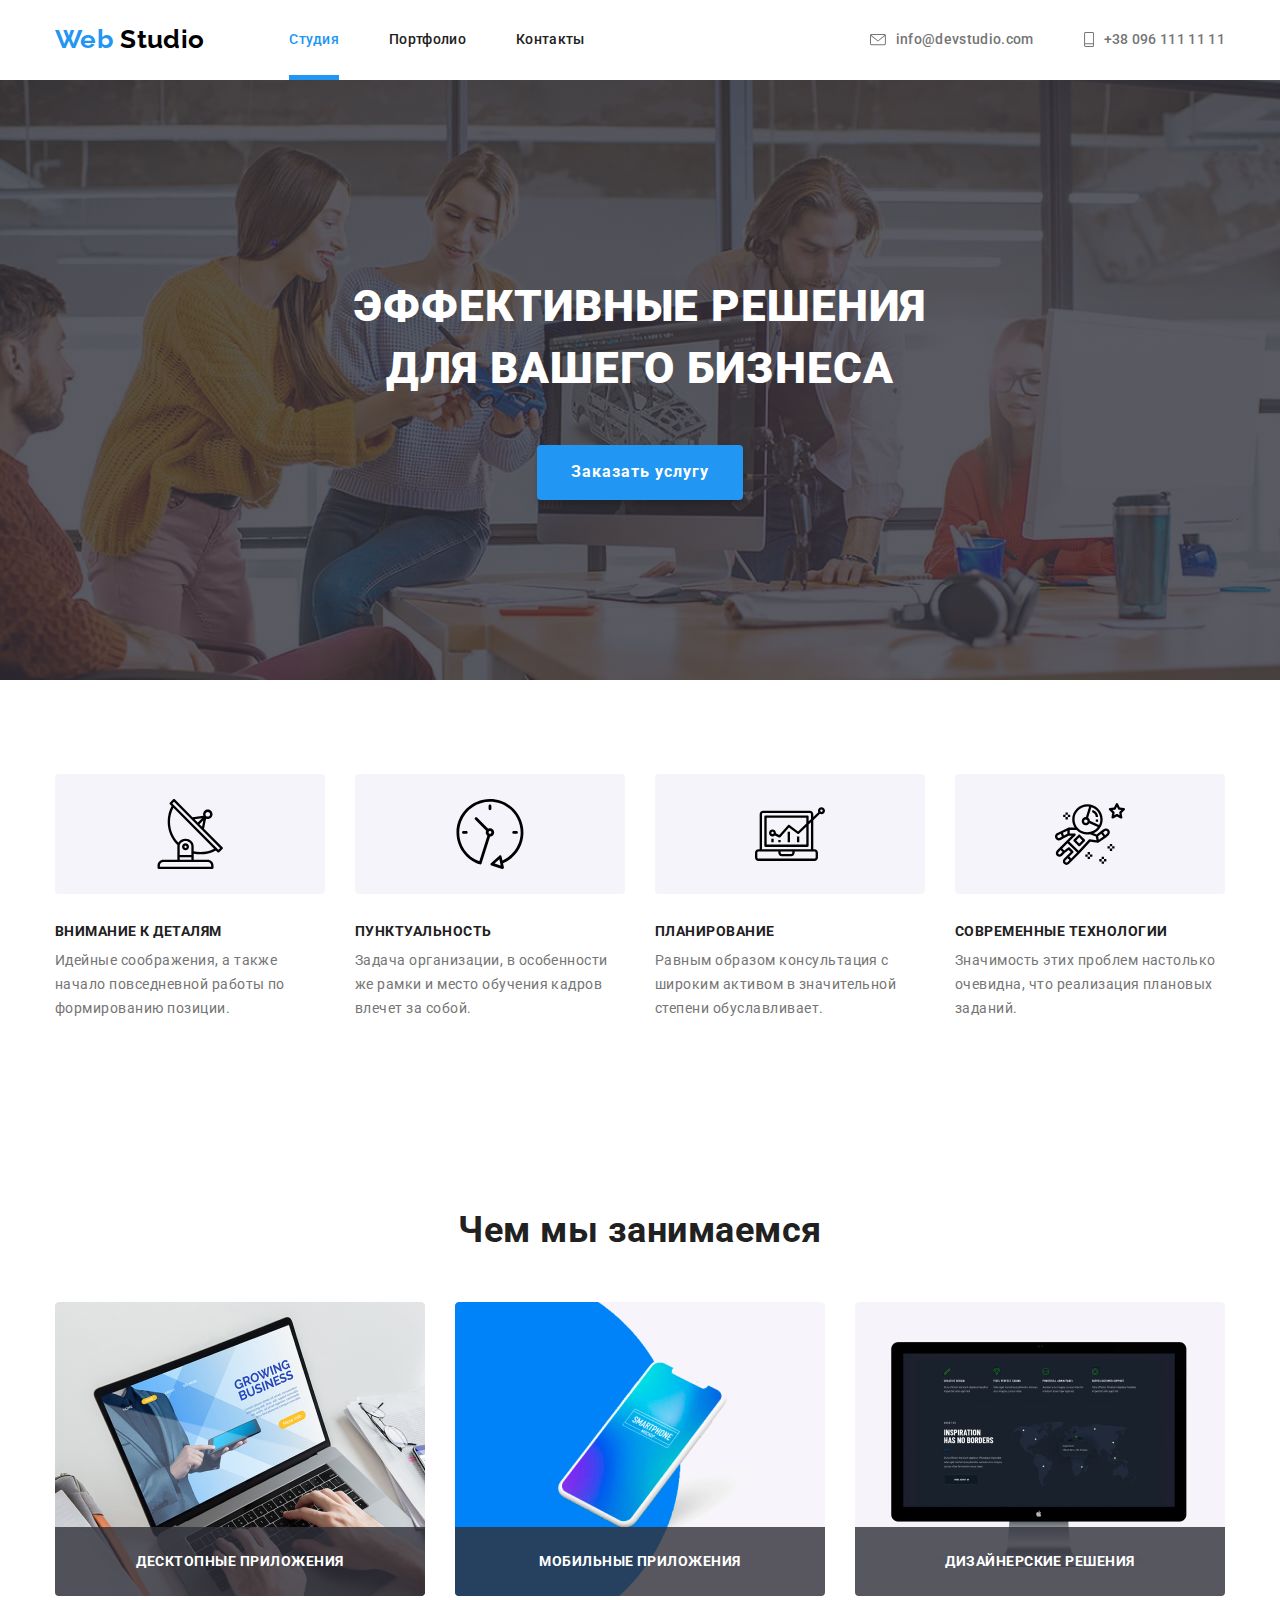
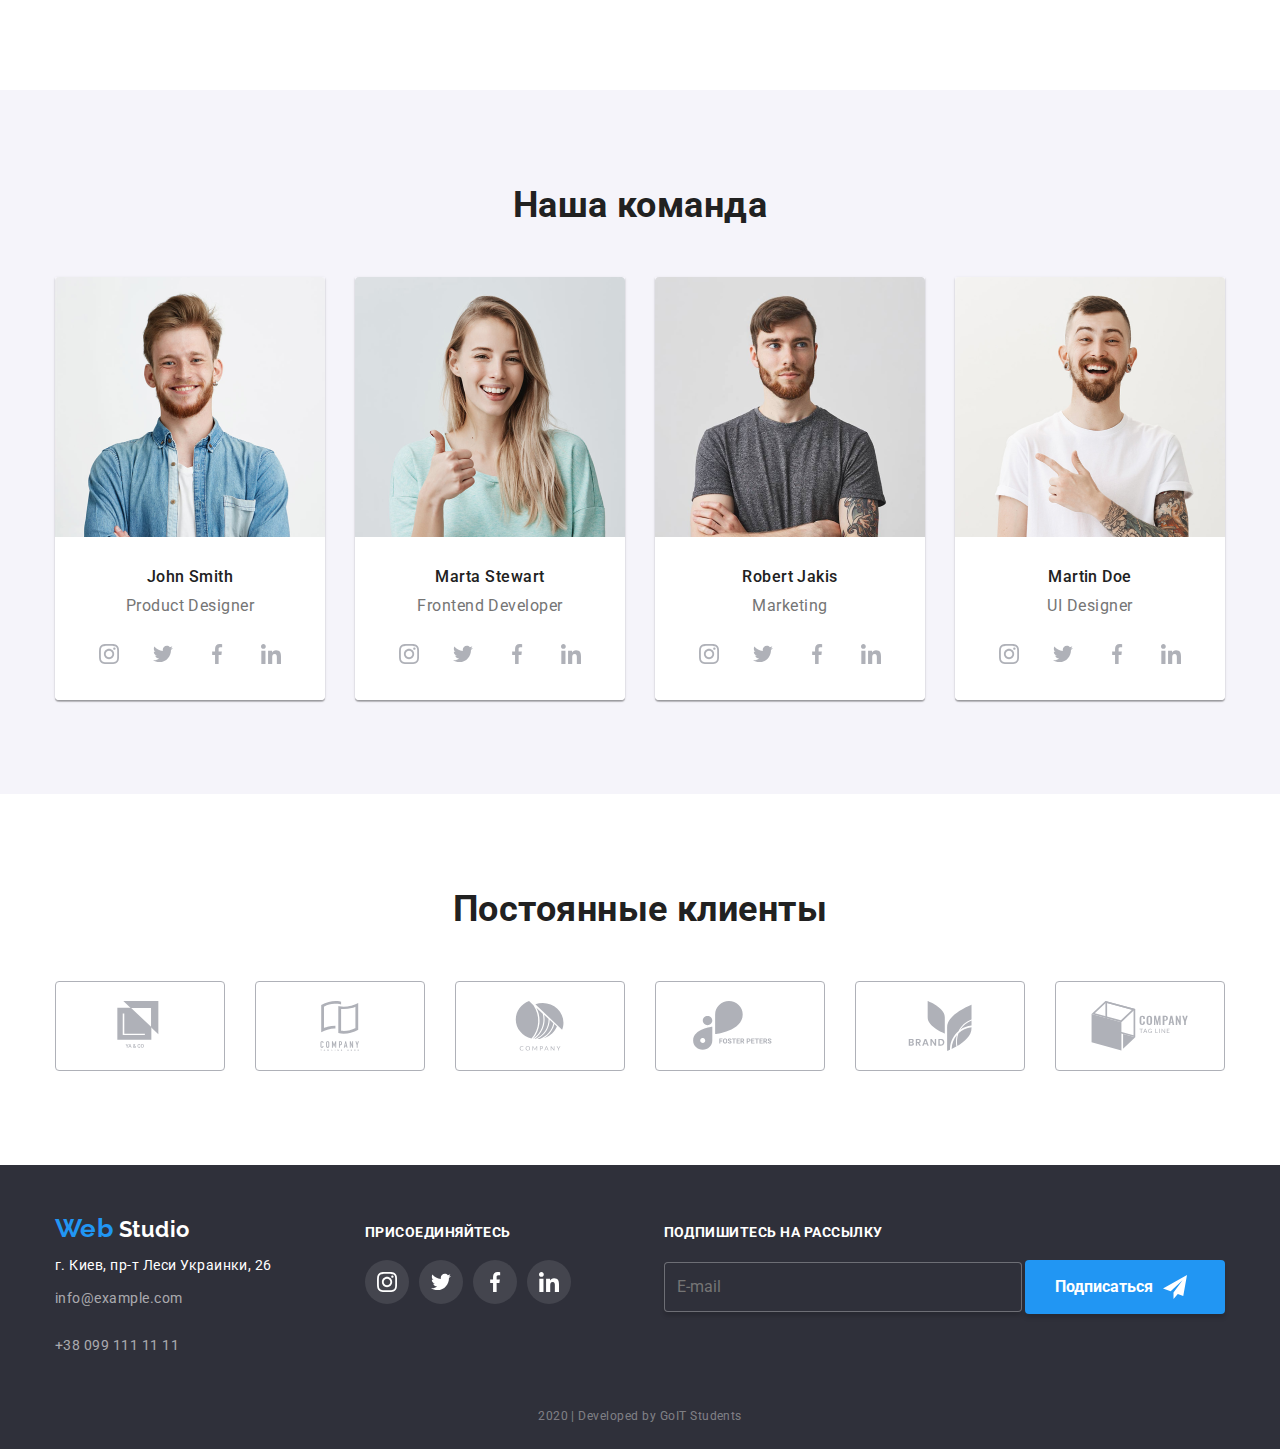
==== index.html @ a7bac083 "Добавляет modal.js" ====
<!DOCTYPE html>
<html lang="en">
  <head>
    <meta charset="UTF-8" />
    <meta name="viewport" content="width=device-width, initial-scale=1.0" />
    <title>Web Studio</title>
    <link rel="stylesheet" href="https://fonts.googleapis.com/css2?family=Raleway:wght@400;500;700;900&family=Roboto:wght@400;500;700;900&display=swap">
    <link rel="stylesheet" href="https://cdnjs.cloudflare.com/ajax/libs/modern-normalize/0.6.0/modern-normalize.min.css" />
    <link rel="stylesheet" href="./CSS/styles.css" />
  </head>

  <body class="page">
    <!--page header-->
    <header class="page-header">
      <nav class="conteiner main-nav">
        <h1>
          <a href="./index.html">
            <span class="logo"> Web</span>
            <span class="site-logo"> Studio</span>
          </a>
        </h1>
        <ul class="site-nav list">
          <li class="item"><a class="link current" href="./index.html">Студия</a></li>
          <li class="item"><a class="link" href="./portfolio.html">Портфолио</a></li>
          <li class="item"><a class="link" href="./portfolio.html">Контакты</a></li>
        </ul>

        <ul class="auth-nav list">
          <li class="item">
            <a class="link auth-nav-link" href="mailto:info@devstudio.com"> 
              <svg width="16" height="16" class="svg-icons">
                <use xlink:href="./images/sprite.svg#icon-envelope"></use>
              </svg>
              <span>info@devstudio.com</span>
            </a>
          </li>
          <li class="item">
            <a class="link auth-nav-link" href="tel:+380961111111">
            <svg width="10" height="15" class="svg-icons">
              <use xlink:href="./images/sprite.svg#icon-Vector-1"></use>
            </svg>
            <span>+38 096 111 11 11</span>
          </a></li>
        </ul>
      </nav>
    </header>

    <!--Hero-->
    <section class="hero">
      <h2 class="hero-title">эффективные решения <br> для вашего бизнеса</h2>      
      <a href="#" class="button">
        <span> </span>
        Заказать услугу</a>
    </section>

    <!--Feature-->
    <section class="section">
      <div class="conteiner">
        <h2 class="section-title none">Преимущества</h2>
  
        <ul class="feature list">
        <li class="item">
          <div class="feature-img">
            <svg width="70" height="70" class="icon icon-antena">
              <use xlink:href="./images/sprite.svg#icon-antena"></use>
            </svg>
          </div>
          <h3 class="feature-title">Внимание к деталям</h3>
          <p class="feature-title-item">
            Идейные соображения, а также начало повседневной работы по
            формированию позиции.
          </p>
        </li>
        <li class="item">
          <div class="feature-img">
            <svg width="70" height="70" class="icon icon-clock">
              <use xlink:href="./images/sprite.svg#icon-clock"></use>
            </svg>
          </div>
          <h3 class="feature-title">Пунктуальность</h3>
          <p class="feature-title-item">
            Задача организации, в особенности же рамки и место обучения кадров
            влечет за собой.
          </p>
        </li>
        <li class="item">
          <div class="feature-img">
            <svg width="70" height="70" class="icon icon-diagram">
              <use xlink:href="./images/sprite.svg#icon-diagram"></use>
            </svg>
          </div>
          <h3 class="feature-title">Планирование</h3>
          <p class="feature-title-item">
            Равным образом консультация с широким активом в значительной степени
            обуславливает.
          </p>
        </li>
        <li class="item">
          <div class="feature-img">
            <svg width="70" height="70" class="icon icon-astronaut">
              <use xlink:href="./images/sprite.svg#icon-astronaut"></use>
            </svg>
          </div>
          <h3 class="feature-title"> Современные технологии</h3>
          <p class="feature-title-item">
            Значимость этих проблем настолько очевидна, что реализация плановых
            заданий.
          </p> 
        </li>
        </ul>
      </div>
    </section>

    <!--developments-->
    <section class="section">
      <div class="conteiner">
        <h2 class="section-title">Чем мы занимаемся</h2>
        <ul class="developments-title list">
          <li class="developments-title-item">
            <img src="./images/notbook.jpg" alt="фото ноутбук" />
            <p class="developments-position">Десктопные приложения</p>
          </li>
          <li class="developments-title-item">
            <a href="./index.html">
              <img src="./images/box.jpg" alt="фото смартфон" />
              <p class="developments-position">Мобильные приложения</p>
            </a>
          </li>
          <li class="developments-title-item">
            <a href="./index.html">
              <img src="./images/computer.jpg" alt="фото компьютера" />
              <p class="developments-position">Дизайнерские решения</p>
            </a>
          </li>
        </ul>
      </div>
    </section>

    <!--team-->
    <section class="section team">
      <div class="conteiner">
        <h2 class="section-title">Наша команда</h2>
        <ul class="team-list list">
          
        <li class="team-list-item"> <!--человек-->
          <div>
            <img src="./images/John-Smith.png" alt="Фото John Smith" width="270" />
          </div>
          <div class="team-info">
            <h3 class="team-title">John Smith</h3>
            <p>Product Designer</p>
          
              <!--соцсети-->
            <ul class="social-links list">
            <li class="social-links-item">
              <a href="https://www.instagram.com/?hl=ru" class="social-list-link" target="_blank" rel="noopener noreferrer"> 
                <svg height="20" width="20" class="soc-icon-team">
                  <use xlink:href="./images/sprite.svg#icon-instagram"></use>
                </svg>
              </a>
            </li>

            <li class="social-links-item">
              <a
                href="https://twitter.com/explore"
                class="social-list-link"
                target="_blank"
                rel="noopener noreferrer"
                >
                <svg height="20" width="20" class="soc-icon-team">
                  <use xlink:href="./images/sprite.svg#icon-twitter"></use>
                </svg>
              </a>
            </li>

            <li class="social-links-item">
              <a
                href="https://uk-ua.facebook.com/"
                class="social-list-link"
                target="_blank"
                rel="noopener noreferrer"
                > 
                <svg height="20" width="20" class="soc-icon-team">
                  <use xlink:href="./images/sprite.svg#icon-facebook"></use>
                </svg>
              </a>
            </li>  
                                
            <li class="social-links-item">
              <a
                href="https://www.linkedin.com/"
                class="social-list-link"
                target="_blank"
                rel="noopener noreferrer"
                >
                <svg height="20" width="20" class="soc-icon-team">
                  <use xlink:href="./images/sprite.svg#icon-linkedin"></use>
                </svg>
              </a>
            </li>
            </ul>
          </div>
        </li>

        <li class="team-list-item"><!--человек-->
          <div>
            <img src="./images/Marta-Stewart.png" alt="Фото Marta Stewart" />
          </div>
          <div class="team-info">
            <h3 class="team-title">Marta Stewart</h3>
            <p>Frontend Developer</p>

            <!--соцсети-->
            <ul class="social-links list">
              <li class="social-links-item">
                <a href="https://www.instagram.com/?hl=ru" class="social-list-link" target="_blank" rel="noopener noreferrer"> 
                  <svg height="20" width="20" class="soc-icon-team">
                    <use xlink:href="./images/sprite.svg#icon-instagram"></use>
                  </svg>
                </a>
              </li>
  
              <li class="social-links-item">
                <a
                  href="https://twitter.com/explore"
                  class="social-list-link"
                  target="_blank"
                  rel="noopener noreferrer"
                  >
                  <svg height="20" width="20" class="soc-icon-team">
                    <use xlink:href="./images/sprite.svg#icon-twitter"></use>
                  </svg>
                </a>
              </li>
  
              <li class="social-links-item">
                <a
                  href="https://uk-ua.facebook.com/"
                  class="social-list-link"
                  target="_blank"
                  rel="noopener noreferrer"
                  > 
                  <svg height="20" width="20" class="soc-icon-team">
                    <use xlink:href="./images/sprite.svg#icon-facebook"></use>
                  </svg>
                </a>
              </li>  
                                  
              <li class="social-links-item">
                <a
                  href="https://www.linkedin.com/"
                  class="social-list-link"
                  target="_blank"
                  rel="noopener noreferrer"
                  >
                  <svg height="20" width="20" class="soc-icon-team">
                    <use xlink:href="./images/sprite.svg#icon-linkedin"></use>
                  </svg>
                </a>
              </li>
              </ul>
          </div>
        </li>

        <li class="team-list-item"><!--человек-->
          <div>
            <img src="./images/Robert-Jakis.png" alt="Фото Robert Jakis" />
          </div>
            <div class="team-info">
            <h3 class="team-title">Robert Jakis</h3>
            <p>Marketing</p>

            <!--соцсети-->
            <ul class="social-links list">
              <li class="social-links-item">
                <a href="https://www.instagram.com/?hl=ru" class="social-list-link" target="_blank" rel="noopener noreferrer"> 
                  <svg height="20" width="20" class="soc-icon-team">
                    <use xlink:href="./images/sprite.svg#icon-instagram"></use>
                  </svg>
                </a>
              </li>
  
              <li class="social-links-item">
                <a
                  href="https://twitter.com/explore"
                  class="social-list-link"
                  target="_blank"
                  rel="noopener noreferrer"
                  >
                  <svg height="20" width="20" class="soc-icon-team">
                    <use xlink:href="./images/sprite.svg#icon-twitter"></use>
                  </svg>
                </a>
              </li>
  
              <li class="social-links-item">
                <a
                  href="https://uk-ua.facebook.com/"
                  class="social-list-link"
                  target="_blank"
                  rel="noopener noreferrer"
                  > 
                  <svg height="20" width="20" class="soc-icon-team">
                    <use xlink:href="./images/sprite.svg#icon-facebook"></use>
                  </svg>
                </a>
              </li>  
                                  
              <li class="social-links-item">
                <a
                  href="https://www.linkedin.com/"
                  class="social-list-link"
                  target="_blank"
                  rel="noopener noreferrer"
                  >
                  <svg height="20" width="20" class="soc-icon-team">
                    <use xlink:href="./images/sprite.svg#icon-linkedin"></use>
                  </svg>
                </a>
              </li>
              </ul>
          </div>
        </li>

        <li class="team-list-item"><!--человек-->
          <div>
            <img src="./images/Martin-Doe.png" alt="Фото Martin Doe" />
          </div>
          <div class="team-info">
            <h3 class="team-title">Martin Doe</h3>
            <p>UI Designer</p>

            <!--соцсети-->
            <ul class="social-links list">
              <li class="social-links-item">
                <a href="https://www.instagram.com/?hl=ru" class="social-list-link" target="_blank" rel="noopener noreferrer"> 
                  <svg height="20" width="20" class="soc-icon-team">
                    <use xlink:href="./images/sprite.svg#icon-instagram"></use>
                  </svg>
                </a>
              </li>
  
              <li class="social-links-item">
                <a
                  href="https://twitter.com/explore"
                  class="social-list-link"
                  target="_blank"
                  rel="noopener noreferrer"
                  >
                  <svg height="20" width="20" class="soc-icon-team">
                    <use xlink:href="./images/sprite.svg#icon-twitter"></use>
                  </svg>
                </a>
              </li>
  
              <li class="social-links-item">
                <a
                  href="https://uk-ua.facebook.com/"
                  class="social-list-link"
                  target="_blank"
                  rel="noopener noreferrer"
                  > 
                  <svg height="20" width="20" class="soc-icon-team">
                    <use xlink:href="./images/sprite.svg#icon-facebook"></use>
                  </svg>
                </a>
              </li>  
                                  
              <li class="social-links-item">
                <a
                  href="https://www.linkedin.com/"
                  class="social-list-link"
                  target="_blank"
                  rel="noopener noreferrer"
                  >
                  <svg height="20" width="20" class="soc-icon-team">
                    <use xlink:href="./images/sprite.svg#icon-linkedin"></use>
                  </svg>
                </a>
              </li>
              </ul>
          </div>
        </li>
        </ul>
      </div>
    </section>

    <!--customers-->
    <section class="section">
      <div class="conteiner">
        <h2 class="section-title">Постоянные клиенты</h2>
        <ul class="customers list">
          <li class="customers-item">
            <a href="#" class="customers-link">
              <svg height="50" class="soc-icon-team">
                <use xlink:href="./images/sprite.svg#icon-logo-1"></use>
              </svg>
            </a>
          </li>
          <li class="customers-item">
            <a href="#" class="customers-link">
              <svg height="50" class="soc-icon-team">
                <use xlink:href="./images/sprite.svg#icon-logo-2"></use>
              </svg>
            </a>
          </li>
          <li class="customers-item">
            <a href="#" class="customers-link">
              <svg height="50" class="soc-icon-team">
                <use xlink:href="./images/sprite.svg#icon-logo-3"></use>
              </svg>
            </a>
          </li>
          <li class="customers-item">
            <a href="#" class="customers-link">
              <svg height="50" class="soc-icon-team">
                <use xlink:href="./images/sprite.svg#icon-logo-4"></use>
              </svg>
            </a>
          </li>
          <li class="customers-item">
            <a href="#" class="customers-link">
              <svg height="50" class="soc-icon-team">
                <use xlink:href="./images/sprite.svg#icon-logo-5"></use>
              </svg>
            </a>
          </li>
          <li class="customers-item">
            <a href="#" class="customers-link">
              <svg height="50" class="soc-icon-team">
                <use xlink:href="./images/sprite.svg#icon-logo-6"></use>
              </svg>
            </a></li>
        </ul>
      </div>
    </section>

    <!--footer-->
    <footer class="main-footer">
      <div class="conteiner">
        <div> <!--Address-->
          <h3 class="footer-logo">
            <a href="#">
            <span class="logo"> Web</span>
            <span class="footer-logo-text"> Studio</span>
            </a>  
          </h3>
          <address class="footer-adress">
          <p>г. Киев, пр-т Леси Украинки, 26</p>
          <a href="mailto:info@example.com">info@example.com</a> <br />
          <a href="tel:+380991111111">+38 099 111 11 11</a>
          </address>
        </div>

        <div> <!--Присоединяйтесь-->
          <h3 class="footer-soc">Присоединяйтесь</h3>
          <ul class="social-links list">

            <li class="social-links-item">
              <a
                href="https://www.instagram.com/?hl=ru"
                class="footer-social-list-link"
                target="_blank"
                rel="noopener noreferrer"> 
                <svg class="footer-icon">
                  <use xlink:href="./images/sprite.svg#icon-instagram-f"></use>
                </svg>                
              </a>
            </li>

            <li class="social-links-item">
              <a
                href="https://twitter.com/explore"
                class="footer-social-list-link"
                target="_blank"
                rel="noopener noreferrer">
                <svg class="footer-icon">
                  <use xlink:href="./images/sprite.svg#icon-twitter-f"></use>
                </svg>
              </a>
            </li>

            <li class="social-links-item">
              <a
                href="https://uk-ua.facebook.com/"
                class="footer-social-list-link"
                target="_blank"
                rel="noopener noreferrer">
                <svg class="footer-icon">
                  <use xlink:href="./images/sprite.svg#icon-facebook-f"></use>
                </svg>
              </a>
            </li>  
                                
            <li class="social-links-item">
              <a
                href="https://www.linkedin.com/"
                class="footer-social-list-link"
                target="_blank"
                rel="noopener noreferrer">
                <svg class="footer-icon">
                  <use xlink:href="./images/sprite.svg#icon-linkedin-f"></use>
                </svg>
              </a>
            </li>
          </ul>        
        </div>

        <div> <!--Подпишитесь на рассылку-->
          <h3 class="footer-soc">Подпишитесь на рассылку</h3>
          <input class="footer-input" type="email" name="email" placeholder="E-mail" required />
          <button class="btn-footer"> Подписаться 
            <svg width="24" height="24" class="footer-send">
              <use xlink:href="./images/sprite.svg#icon-send-f"></use>
            </svg>
          </button>
        </div>
      </div>

      <div class="by">
        <span class="goit">2020 | Developed by GoIT Students</span>
      </div>
    </footer>
    <script src="./js/modal.js"></script>
  </body>
</html>
---- CSS/styles.css ----
:root {
  --primary-text-color: #212121;
  --title-text-color: #757575;
  --accent-color: #2196F3;
  --white-color: #fff;
  --black-color: #000;
  --page-background: #F5F4FA;
  --page-second-background: #E5E5E5;
  --footer-background: #2F303A;
  --footer-background-soc:rgba(255, 255, 255, 0.1);
  --footer-adress: rgba(255, 255, 255, 0.6);
  --footer-goit: rgba(255, 255, 255, 0.4);
  --portfolio-text-background: rgba(33, 150, 243, 0.9);
  --hero-development-background: rgba(47, 48, 58, 0.8);
  --soc-color: #AFB1B8;
}


.list {
  padding: 0;
  margin: 0;
  list-style: none;
}

a {
  text-decoration: none;
}

.none {
  display: none;
}

/*------------------------------------------------------------------------------*/
.page {
  /*background: var(--page-background);*/
  color: var(--title-text-color);
  font-family: Roboto, sans-serif;
  font-style: normal;
  font-weight: normal;
  font-size: 14px;
  line-height: 1.7;
  letter-spacing: 0.03rem;
}

 /* page header */
.page-header {
  color: var(--primary-text-color);
  
  font-weight: 500;
  font-size: 14px;
  line-height: 1.1;
  letter-spacing: 0.02rem;
}

.main-nav {
  display: flex;
  align-items: center;
}

h1 {
  margin-right: 85px;
  margin-top: 0;
  margin-bottom: 0;
}

.logo { /* Web */
  color: var(--accent-color);
  font-family: Raleway;
  font-style: normal;
  font-weight: bold;
  font-size: 26px;
  line-height: 1.2;
}

.site-logo { /* Studio*/
  color: var(--black-color);
  font-family: Raleway;
  font-style: normal;
  font-weight: bold;
  font-size: 26px;
  line-height: 1.2;
}

.site-nav {
  display: flex;
}


.site-nav .item:not(:last-child) {
  margin-right: 50px;
}


.site-nav .link {
  /* или transition: color 250ms cubic-bezier(0.4, 0, 0.2, 1); или*/
  transition-property: color;
  transition-duration: 250ms;
  transition-timing-function: cubic-bezier(0.4, 0, 0.2, 1);

  display: block;
  padding-top: 32px;
  padding-bottom: 32px;

  color: var(--primary-text-color);
  
  font-family: Roboto;
  font-style: normal;
  font-weight: 500;
  font-size: 14px;
  line-height: 1.1;
  letter-spacing: 0.02rem;
}

.current::after {
  content: "";

  position: absolute;
  left: 0;
  bottom: 0;

  display: block;
  width: 100%; 
  height: 5px;
  background-color: var(--accent-color);

  /*transition: width 250ms cubic-bezier(0.4, 0, 0.2, 1);*/
}

/*.current:hover::after {
  width: 100%; /* тогда, должно быть  0% начальное, если конечное 100% 
}*/

.site-nav .link:hover,
.site-nav .link:focus {
  color: var(--accent-color);
}

.site-nav .link.current {
  color: var(--accent-color);
  position: relative;
  
}

.auth-nav {
  display: flex;
  margin-left: auto;
}

.auth-nav .item + .item {
  margin-left: 50px;
}

.auth-nav .link {
  color: var(--title-text-color);
  font-weight: 500;
  font-size: 14px;
  line-height: 1.1;
  transition: color 250ms cubic-bezier(0.4, 0, 0.2, 1);
}

.auth-nav .link:hover,
.auth-nav .link:focus {
  color: var(--accent-color);
}

.auth-nav-link{
  display: flex;
  color: var(--title-text-color);
  font-weight: 500;
  font-size: 14px;
  line-height: 1.14;
  letter-spacing: 0.02rem;
  text-decoration: none;
  padding-top: 32px;
  padding-bottom: 32px;
  align-items: center;
}

.auth-nav-link:hover, 
.auth-nav-link:focus {
  color: var(--accent-color);
}

.svg-icons {
  fill: currentColor;
  margin-right: 10px;
}



/*---------------------------------------------------*/
.hero {  
  max-width: 1600px;
  height: 600px;
  margin-left: auto;
  margin-right: auto;
  background-image: linear-gradient(rgba(47, 48, 58, 0.8),
  rgba(47, 48, 58, 0.8)), url('../images/Header-img-1.jpg');
  background-repeat: no-repeat;
  background-position: center;
  background-size: cover;
  background-color: var(--hero-development-background);
  text-align: center;
  
  /*outline: 4px solid yellow;*/ /*удалить*/
}

.hero-title {
  padding-top: 196px;/*пока поставлю отступ, но это разбираем на след.занятии*/
  margin-top: 0;
  margin-bottom: 46px;
  
  color: var(--white-color);

  font-weight: 900;
  font-size: 44px;
  line-height: 1.4;
  text-align: center;
  letter-spacing: 0.06rem;
  text-transform: uppercase;  
}

/*---------------------------------------------------*/
.feature {
  display: flex;
  flex-wrap: wrap;
}

.feature .item {
  width: 270px;  
}

.feature .item:not(:last-child) {
  margin-right: 30px;
}

.feature-img {
  background: var(--page-background);
  border-radius: 4px;

  display: flex;
  justify-content: center;
  align-items: center;
  height: 120px;
} 

.feature-title {
  margin-top: 30px;
  margin-bottom: 10px;
}

.feature-title-item {
  margin-top: 0;
  margin-bottom: 0px;
}

.feature-title {
  color: var(--primary-text-color);
  font-family: Roboto;
  font-style: normal;
  font-weight: bold;
  font-size: 14px;
  line-height: 1.1;
  letter-spacing: 0.03rem;
  text-transform: uppercase;
}

.button {
  transition-property: all;
  transition-duration: 250ms;
  transition-timing-function: cubic-bezier(0.4, 0, 0.2, 1);
  
  color: var(--white-color);
  background-color: var(--accent-color);
  font-family: Roboto;
  font-weight: bold;
  font-size: 16px;
  line-height: 1.9;
  box-shadow: 0px 4px 4px rgba(0, 0, 0, 0.15); /*тень*/
  font-style: normal;
  border-radius: 4px; /*мягкие углы*/
  text-align: center; /* выравнивает текст*/
  min-width: 200px;

  display: inline-block;
  padding: 10px 32px; /*по макету*/
  text-decoration: none;

  align-items: center;
  letter-spacing: 0.06em;
  border: 2px solid transparent;

  margin-bottom: 204px;
}

.button:hover, .button:focus {
  background-color: #fff;
  color: var(--accent-color);
  border: 2px solid transparent;
}

.section {
  padding-top: 94px;
  padding-bottom: 94px;
}

.section-title {
  margin: 0;
  margin-bottom: 50px;

  color: var(--primary-text-color);

  font-family: Roboto;
  font-style: normal;
  font-weight: bold;
  font-size: 36px;
  line-height: 1.2;
  text-align: center;
  letter-spacing: 0.03rem;
}



/*----------------------------------------------*/
.developments-title {
  display: flex;
  justify-content: space-between;
}

.developments-title-item {
  width: calc((100% - 30px * 2) / 3);
  position: relative;
}

.developments-title-item img {
  display: block;
  max-width: 100%;
  height: auto;
}

.developments-position {
  margin: 0px;
  position: absolute;
  bottom: 0;
  width: 100%;
  left: 0;

  color: var(--white-color);
  background-color: var(--hero-development-background);

  padding-top: 27px;
  padding-bottom: 27px;
  border-radius: 0px 0px 4px 4px;

  font-family: Roboto;
  font-style: normal;
  font-weight: 700;
  font-size: 14px;
  line-height: 1.1;
  text-align: center;
  letter-spacing: 0.03rem;
  text-transform: uppercase;
}

/*---------------------------------------------------*/
.team {
  background-color: var(--page-background);/*убрать*/
  /*outline: 4px solid rgb(22, 226, 32);*/ /*убрать*/ 
}

.team-list{
  display: flex;
  justify-content: space-between;
}

.team-list p {
  font-family: Roboto;
  font-style: normal;
  font-weight: normal;
  font-size: 16px;
  line-height: 1.2;  
}

.team-list-item {
  width: calc((100% - 30px * 3) / 4);
  box-shadow: 0px 2px 1px rgba(0, 0, 0, 0.2), 0px 1px 1px rgba(0, 0, 0, 0.14), 0px 1px 3px rgba(0, 0, 0, 0.12);
  border-radius: 0px 0px 4px 4px;
  overflow: hidden;
  border: #afb1b8;
}

.team-info {
  text-align: center;
  background-color: var(--white-color);
  padding: 30px 32px 24px;
}

.team-title {
  color: var(--primary-text-color);
  font-family: Roboto;
  font-style: normal;
  font-weight: 500;
  font-size: 16px;
  line-height: 1.2;
}

.team img {
  display: block;
  max-width: 100%;
  height: auto;
}

.team h3 {
  margin-top: 0;
  margin-bottom: 10px;
}

.team p {
  margin-top: 0;
  margin-bottom: 16px;
}

.social-links {
  display: flex;
  justify-content: space-between;

  margin-top: 0;
}

.social-list-link {
  transition-property: all;
  transition-duration: 250ms;
  transition-timing-function: cubic-bezier(0.4, 0, 0.2, 1);

  display: flex;
  justify-content: center;
  align-items: center;
  width: 44px;
  height: 44px;
  border-radius: 50%;
  color: var(--soc-color);
}

.social-list-link:focus,
.social-list-link:hover {
  color: var(--white-color);
  background-color: var(--accent-color);
}

.soc-icon-team {
  fill: currentColor;
}

/*---------------------------------------------------*/
.customers {
  display: flex;
  justify-content: space-between;
}

.customers-link {
  transition-property: color;
  transition-duration: 250ms;
  transition-timing-function: cubic-bezier(0.4, 0, 0.2, 1);

  border: 1px solid var(--soc-color);
  border-radius: 4px;
  width: 170px;
  height: 90px;
  display: flex;
  justify-content: center;
  align-items: center;
  stroke-width: 1px;
  
  color: var(--soc-color);
}

.customers-link:focus,
.customers-link:hover {
  color: var(--accent-color);
  border: 1px solid var(--accent-color);
}

/*---------------------------------------------------*/
.main-footer {
  background: var(--footer-background);
}

.main-footer .conteiner {
  display: flex;
  justify-content: space-between;
  align-items: baseline;
  padding-top: 48px;
  padding-bottom: 28px;
}

.footer-logo {
  margin-top: 0;
  margin-bottom: 10px;
  font-family: Raleway;
  font-style: normal;
  font-weight: bold;
  font-size: 22px;
  line-height: 1.2;
  letter-spacing: 0.03rem;
}

.footer-logo-text {
  color: var(--white-color);
}

.footer-adress {
  color: var(--white-color);
  font-family: Roboto;
  font-style: normal;
  font-weight: normal;
  font-size: 14px;
  line-height: 1.7;
  /* or 171% */
  letter-spacing: 0.03rem;
}

.footer-adress a {
  color: var(--footer-adress);
  font-family: Roboto;
  font-style: normal;
  font-weight: normal;
  font-size: 14px;
  line-height: 1.7;
  /* or 171% */
  letter-spacing: 0.03rem;  
}

address p {
  margin-top: 0;
  margin-bottom: 9px;
}

address a{
  display: block;
}

.footer-soc {
  margin-top: 0;
  margin-bottom: 20px;
  color: var(--white-color);
  font-family: Roboto;
  font-style: normal;
  font-weight: bold;
  font-size: 14px;
  line-height: 1.1;
  letter-spacing: 0.03rem;
  text-transform: uppercase;  
}

.social-links-item:not(:nth-child(4n)) {
  margin-right: 10px;
}

.footer-social-list-link {
  transition-property: background-color;
  transition-duration: 250ms;
  transition-timing-function: cubic-bezier(0.4, 0, 0.2, 1);

  display: inline-flex;
  justify-content: center;
  background-color: var(--footer-background-soc);
  border-radius: 50%;
  width: 44px;
  height: 44px;
  align-items: center;
}

.footer-social-list-link:focus,
.footer-social-list-link:hover {
  background-color: var(--accent-color);
}

.footer-icon {
  fill: var(--white-color);
  width: 20px;
  height: 20px;
}

input {
  background-color: var(--footer-background);
  color: var(--footer-adress);
  font-family: Roboto;
  font-weight: normal;
  font-size: 16px;
  line-height: 1.9;
  
  border: 1px solid rgba(255, 255, 255, 0.3);
  box-shadow: 0px 4px 4px rgba(0, 0, 0, 0.15);
  border-radius: 4px;
  box-sizing: border-box;

  width: 358px;
  height: 50px;
}

.btn-footer {
  display: inline-flex;
  padding: 10px 28px;
  text-decoration: none;  
  cursor: pointer;
  color: var(--white-color);
  background: var(--accent-color); 
  font-family: Roboto;
  font-weight: 700;
  font-size: 16px;
  line-height: 1.9;
  border-radius: 4px;
  box-shadow: 0px 4px 4px rgba(0, 0, 0, 0.15);
  border: 2px solid transparent;
  min-width: 200px;
  text-align: center;
  align-items: center;
  
}

.footer-input {
  padding: 18px 12px;
}

.footer-send {
  margin-left: 10px;
  fill: var(--white-color);
}


.btn-icon {
  background-color: var(--accent-color);
  display: inline-block;
  height: 24px;
  width: 24px;
  margin-right: 6px;
  vertical-align: middle; /*центрирует иконку по середине*/
}

.by {
  width: 1200px;
  margin-left: auto;
  margin-right: auto;
  display: flex;
  justify-content: center;
  align-items: center;
  padding-top: 18px;
  padding-bottom: 21px;
  /*outline: 4px solid olivedrab;*/
}

.goit {
  color: var(--footer-goit);
  font-family: Roboto;
  font-style: normal;
  font-weight: normal;
  font-size: 12px;
  line-height: 2;
  /* or 200% */
  
  text-align: center;
  letter-spacing: 0.03rem;
  font-style: normal;
}



.conteiner {
  width: 1200px;
  margin-left: auto;
  margin-right: auto;
  padding-left: 15px;
  padding-right: 15px;
  /*outline: 4px solid olivedrab;*/
}


/*-----portfolio------*/

/*-----filtr-catalog----------*/
.filtr-catalog{
  margin-bottom: 34px;
  padding-bottom: 16px;
  display: flex;
  justify-content: center;
  align-items: flex-start;
}

.filtr-catalog li + li {
  margin-left: 8px;
}

.btn {
  transition-property: all;
  transition-duration: 250ms;
  transition-timing-function: cubic-bezier(0.4, 0, 0.2, 1);

  background-color: var(--page-background);
  color: #212121;
  font-family: Roboto;
  font-style: normal;
  font-weight: 500;
  font-size: 16px;
  line-height: 1.6;
  /* identical to box height, or 162% */

  text-align: center;
  letter-spacing: 0.03rem;

  border-radius: 4px;
  border: 1px solid transparent;
}

.btn:focus, 
.btn:hover {
  color: var(--white-color);
  background-color: var(--accent-color);
  /* есть еще text-shadow */
  box-shadow: 0px 2px 2px rgba(0, 0, 0, 0.12), 0px 1px 2px rgba(0, 0, 0, 0.08), 0px 3px 1px rgba(0, 0, 0, 0.1);
}

.filtr {
  margin: 0;
  padding: 6px 22px;
}

/*--------catalog----------*/
main {
  display: block;
}


.catalog {
  display: flex;
  flex-wrap: wrap;
}


.catalog-item {
  width: calc((100% - 60px) / 3);
  background-color: #ffffff;
  border-bottom-left-radius: 5px;
  border-bottom-right-radius: 5px;
}

/*тень вокруг появляется при наведении*/
.catalog-item:hover,
.catalog-item:focus {
  box-shadow: 1px 4px 6px rgba(0, 0, 0, 0.16), 0px 4px 4px rgba(0, 0, 0, 0.06), 0px 1px 1px rgba(0, 0, 0, 0.12);
}
.catalog-item:not(:nth-child(3n)) {
  margin-right: 30px;
} 

.catalog-item:not(:nth-last-child(-n + 3)) {
  margin-bottom: 30px;
}

.catalog-item img {
  display: block;
  max-width: 100%;
  height: auto;
}

.catalog-item-info {
  border-left: 1px solid #eeeeee;
  border-right: 1px solid #eeeeee;
  border-bottom: 1px solid #eeeeee;
  padding: 20px 24px;
  border-bottom-left-radius: 5px;
  border-bottom-right-radius: 5px;
}


.catalog-title {
  margin: 0;
  padding-bottom: 4px;
  color: var(--primary-text-color);
  font-family: Roboto;
  font-style: normal;
  font-weight: bold;
  font-size: 18px;
  line-height: 2;
  letter-spacing: 0.06rem;
}


.catalog-type {
  margin: 0;
  color: var(--title-text-color);
  font-family: Roboto;
  font-weight: normal;
  font-size: 16px;
  line-height: 1.9;
  letter-spacing: 0.03rem; 
  font-style: normal;
}

.catalog-image {
  position: relative;
  overflow: hidden;

}


.text {
  position: absolute;
  top: 0;
  left: 0;
  width: 100%;
  height: 100%;
  transform: translateY(101%); /*карточка с текстом спрятана внизу на 100% высоты*/
  transition: transform 250ms cubic-bezier(0.4, 0, 0.2, 1); /* анимация, карточка выезжает вверх*/

  display: flex;
  align-items: center;
  justify-content: center;

  
}

.text-thumb {
  padding: 63px 24px;
  background-color: var(--portfolio-text-background);
  border-radius: 5px 5px 0px 0px;
  color: var(--white-color);
  font-family: Roboto;
  font-weight: normal;
  font-size: 18px;
  line-height: 1.6; 
  letter-spacing: 0.03rem; 
  font-style: normal;
}

/*текст выезжает только при наведении на картинку*/
/*.catalog-image:hover .text {
  transform: translateY(0);
}*/

/*текст выезжает при наведении на любой участок li/a */
.catalog-link:hover .text,
.catalog-link:focus .text,
.catalog-item:hover .text,
.catalog-item:focus .text {
  transform: translateY(0);
}
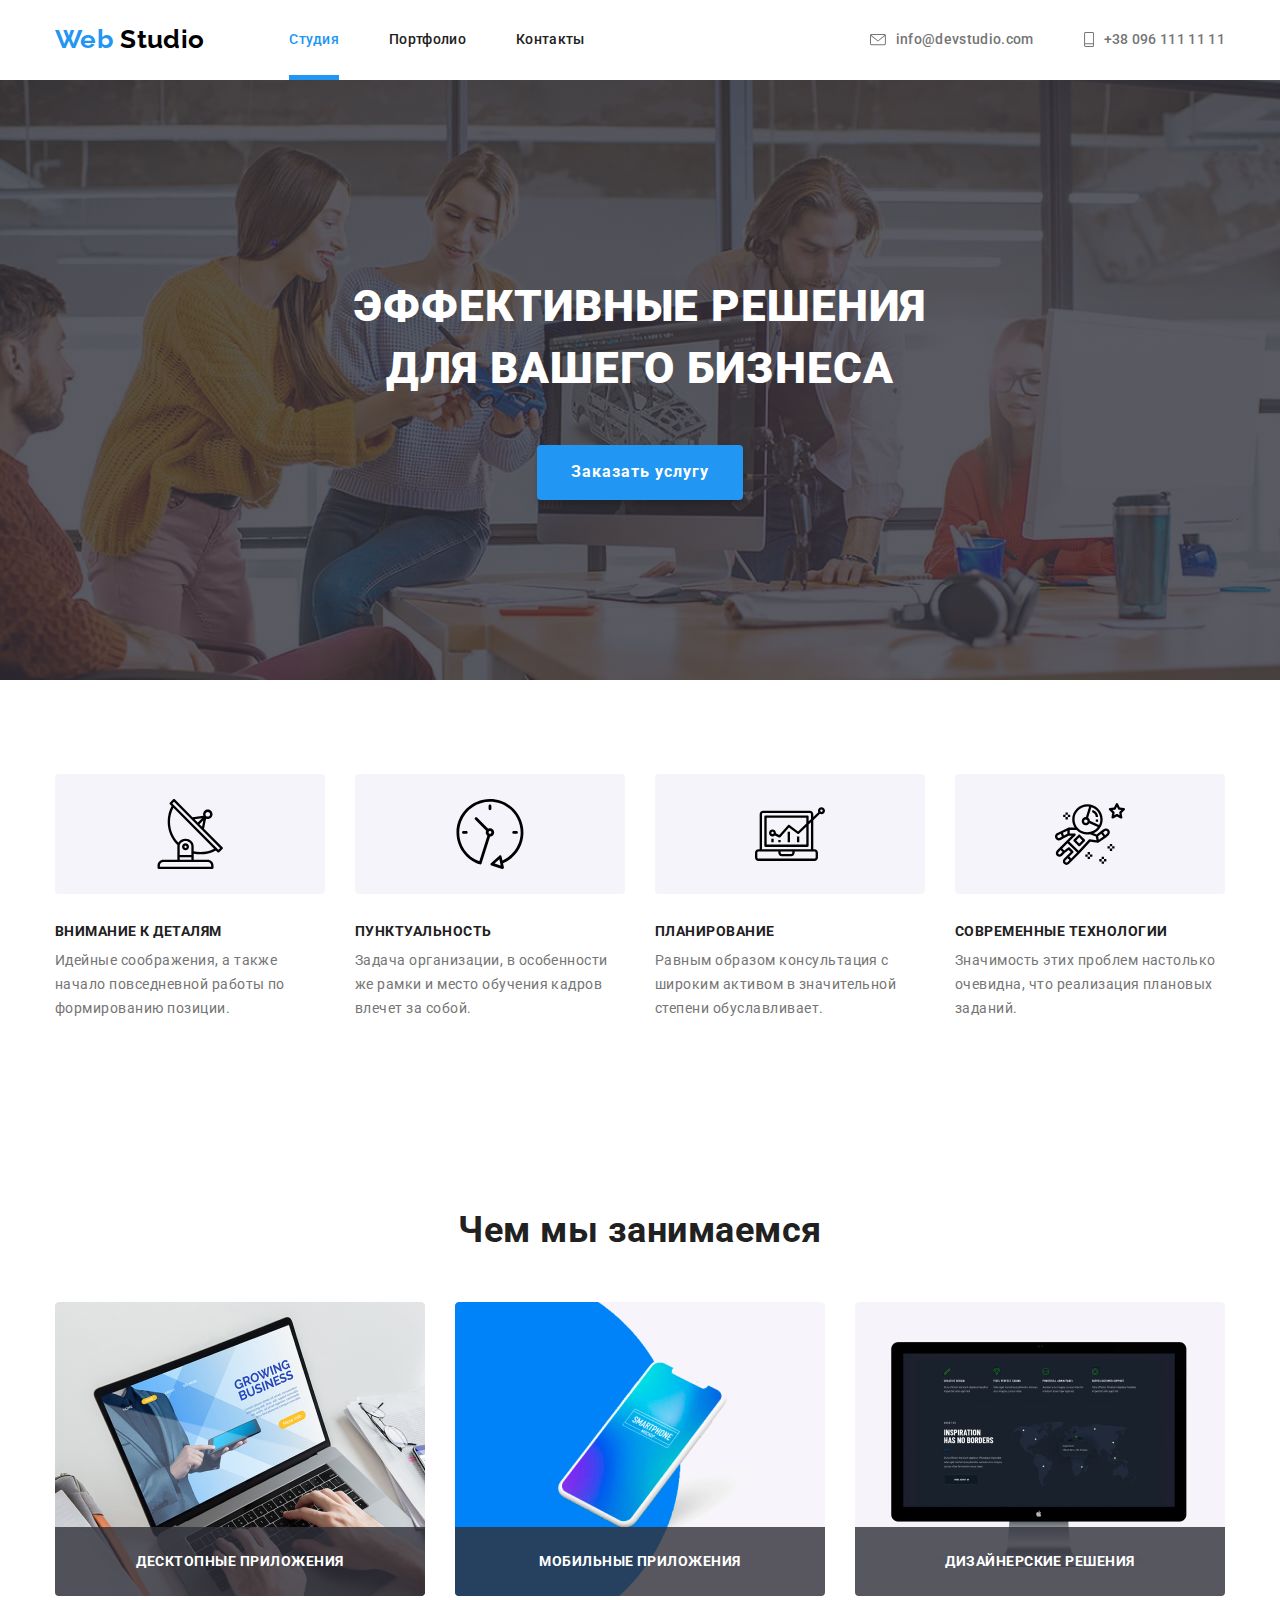
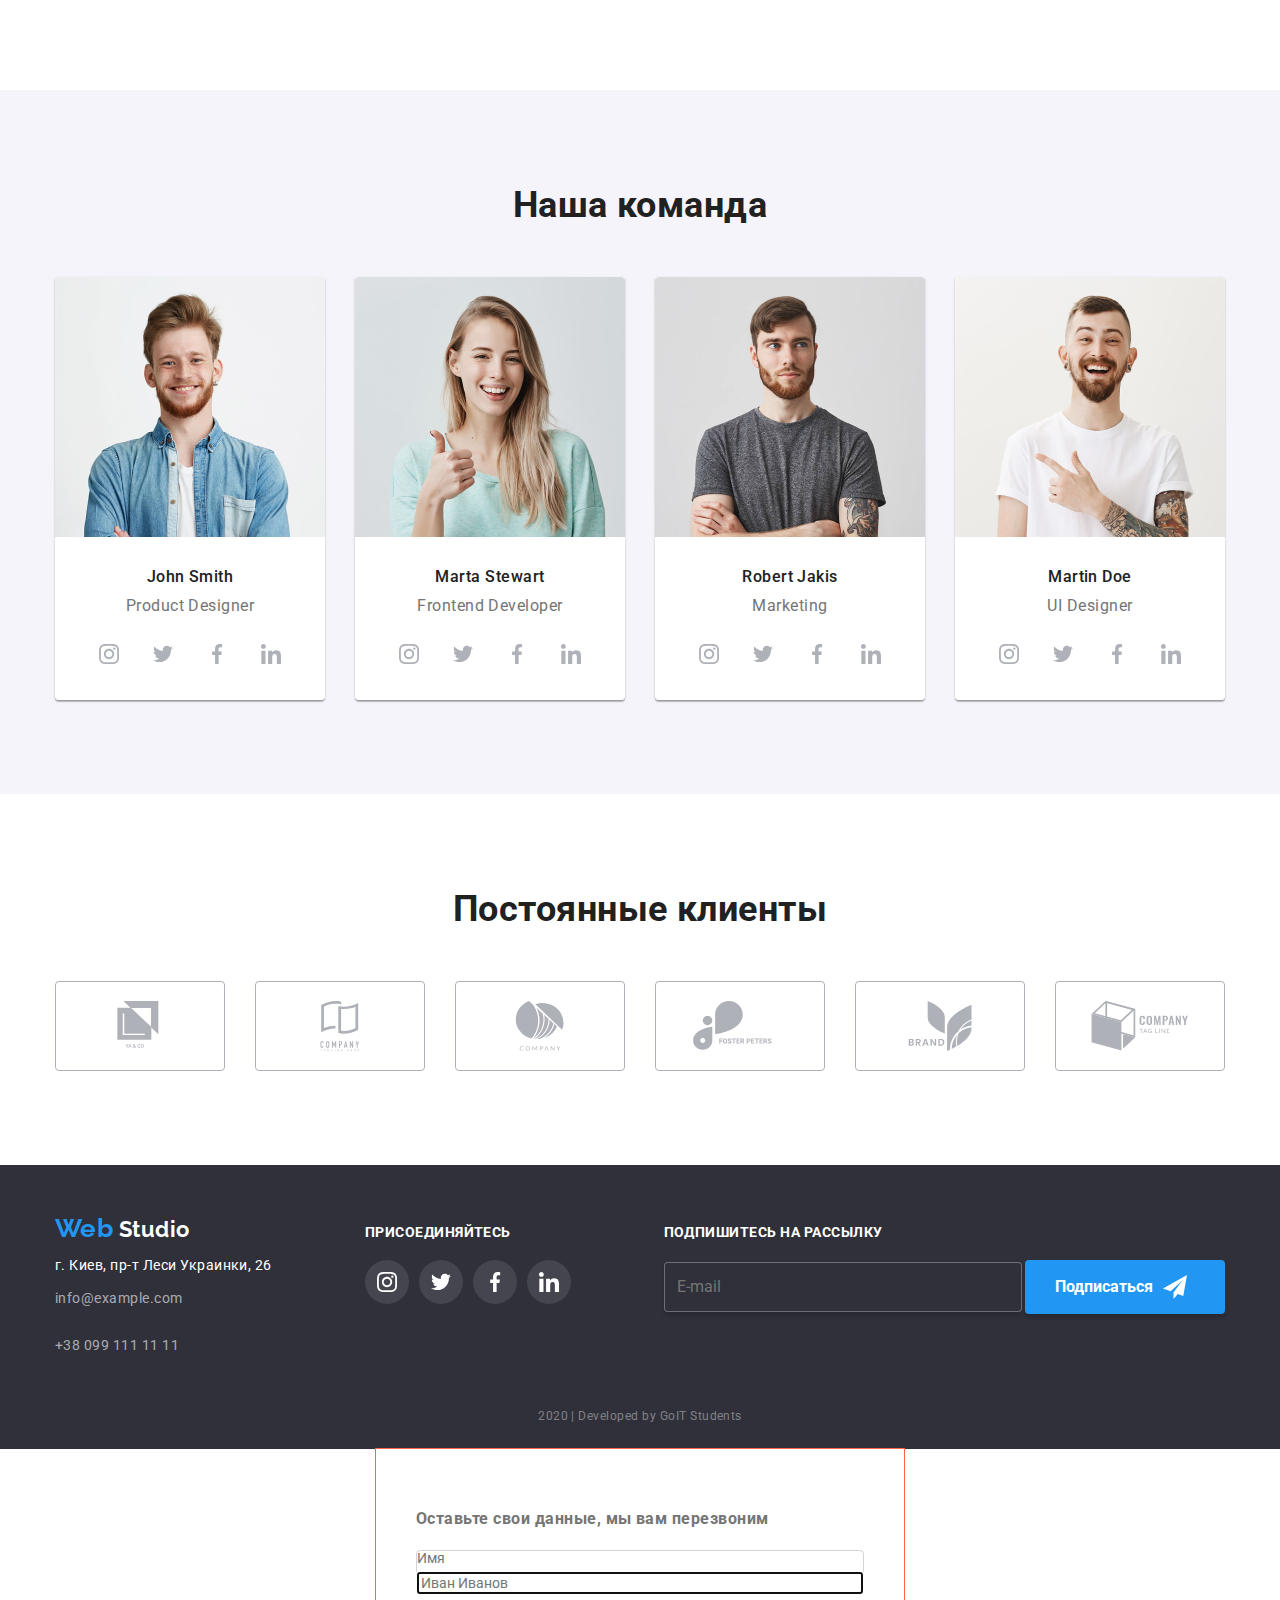
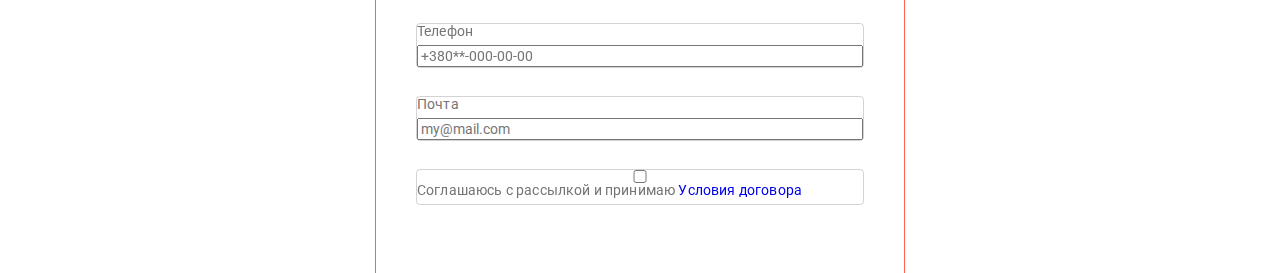
==== commit 68d88f39: "Добавляет модальное окно" ====
--- a/index.html
+++ b/index.html
@@ -48,9 +48,7 @@
     <!--Hero-->
     <section class="hero">
       <h2 class="hero-title">эффективные решения <br> для вашего бизнеса</h2>      
-      <a href="#" class="button">
-        <span> </span>
-        Заказать услугу</a>
+      <button class="button" data-modal-open>Заказать услугу</button>
     </section>
 
     <!--Feature-->
@@ -521,6 +519,31 @@
         <span class="goit">2020 | Developed by GoIT Students</span>
       </div>
     </footer>
-    <script src="./js/modal.js"></script>
+
+    <!--Модальное окно-->
+    <div class="form js-speaker-form">
+      <form class="form-list">
+        <h3 class="form-title">Оставьте свои данные, мы вам перезвоним</h3>
+        <div class="form-field">
+          <label for="name">Имя</label>
+          <input type="text" name="name" id="name" placeholder="Иван Иванов" autofocus />
+        </div>
+        <div class="form-field">
+          <label for="tel">Телефон</label>
+          <input type="tel" name="tel" id="tel" placeholder="+380**-000-00-00" />
+        </div>
+        <div class="form-field">
+          <label for="mail">Почта</label>
+          <input type="email" name="mail" id="mail" placeholder="my@mail.com" />
+        </div>
+        <div class="form-field">        
+          <input type="checkbox" name="policy" id="policy" placeholder="my@mail.com" />
+          <label for="policy">Соглашаюсь с рассылкой и принимаю <a class="agreement" href="./">Условия договора</a></label>
+        </div>
+      </form>
+    </div>
+
+    <!-- отключить мод.окно
+    <script src="./js/modal.js" ></script> -->
   </body>
 </html>
--- a/CSS/styles.css
+++ b/CSS/styles.css
@@ -581,23 +581,6 @@
   height: 20px;
 }
 
-input {
-  background-color: var(--footer-background);
-  color: var(--footer-adress);
-  font-family: Roboto;
-  font-weight: normal;
-  font-size: 16px;
-  line-height: 1.9;
-  
-  border: 1px solid rgba(255, 255, 255, 0.3);
-  box-shadow: 0px 4px 4px rgba(0, 0, 0, 0.15);
-  border-radius: 4px;
-  box-sizing: border-box;
-
-  width: 358px;
-  height: 50px;
-}
-
 .btn-footer {
   display: inline-flex;
   padding: 10px 28px;
@@ -619,6 +602,20 @@
 }
 
 .footer-input {
+  background-color: var(--footer-background);
+  color: var(--footer-adress);
+  font-family: Roboto;
+  font-weight: normal;
+  font-size: 16px;
+  line-height: 1.9;
+  
+  border: 1px solid rgba(255, 255, 255, 0.3);
+  box-shadow: 0px 4px 4px rgba(0, 0, 0, 0.15);
+  border-radius: 4px;
+  box-sizing: border-box;
+
+  width: 358px;
+  height: 50px;
   padding: 18px 12px;
 }
 
@@ -845,3 +842,37 @@
   transform: translateY(0);
 }
 
+
+/*--------Модальное окно----------*/
+.form {
+  width: 528px;
+  outline: 1px solid tomato;
+  margin-left: auto;
+  margin-right: auto;
+  padding: 40px;
+  
+}
+
+.form-field {
+  /*outline: 1px solid blue;*/
+  display: flex;
+  flex-direction: column;
+  margin-bottom: 28px;
+
+  font-family: Roboto;
+  font-style: normal;
+  font-weight: normal;
+  font-size: 14px;
+  line-height: 1.14;
+  letter-spacing: 0.01rem;
+
+  color: #757575;
+
+  border: 1px solid rgba(33, 33, 33, 0.2);
+  box-sizing: border-box;
+  border-radius: 4px;
+}
+
+.form-field label {
+margin-bottom: 5px;
+}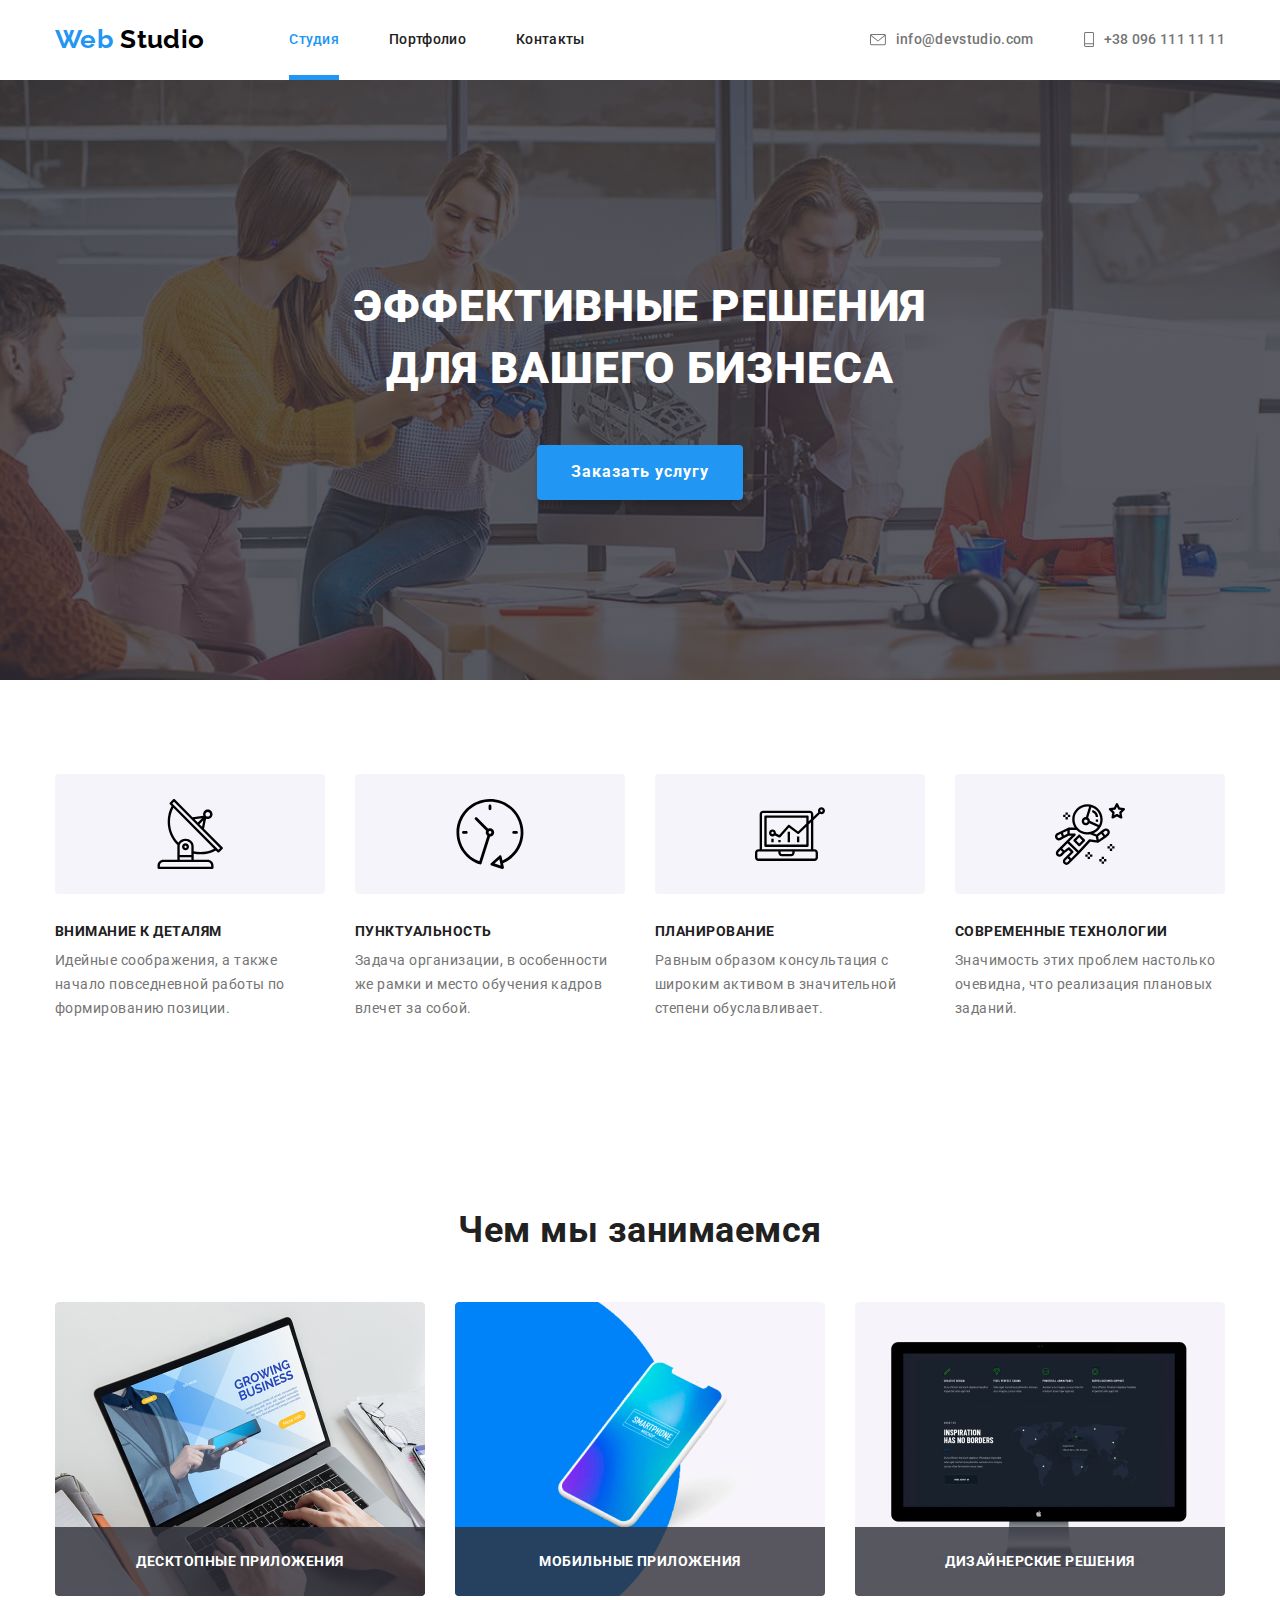
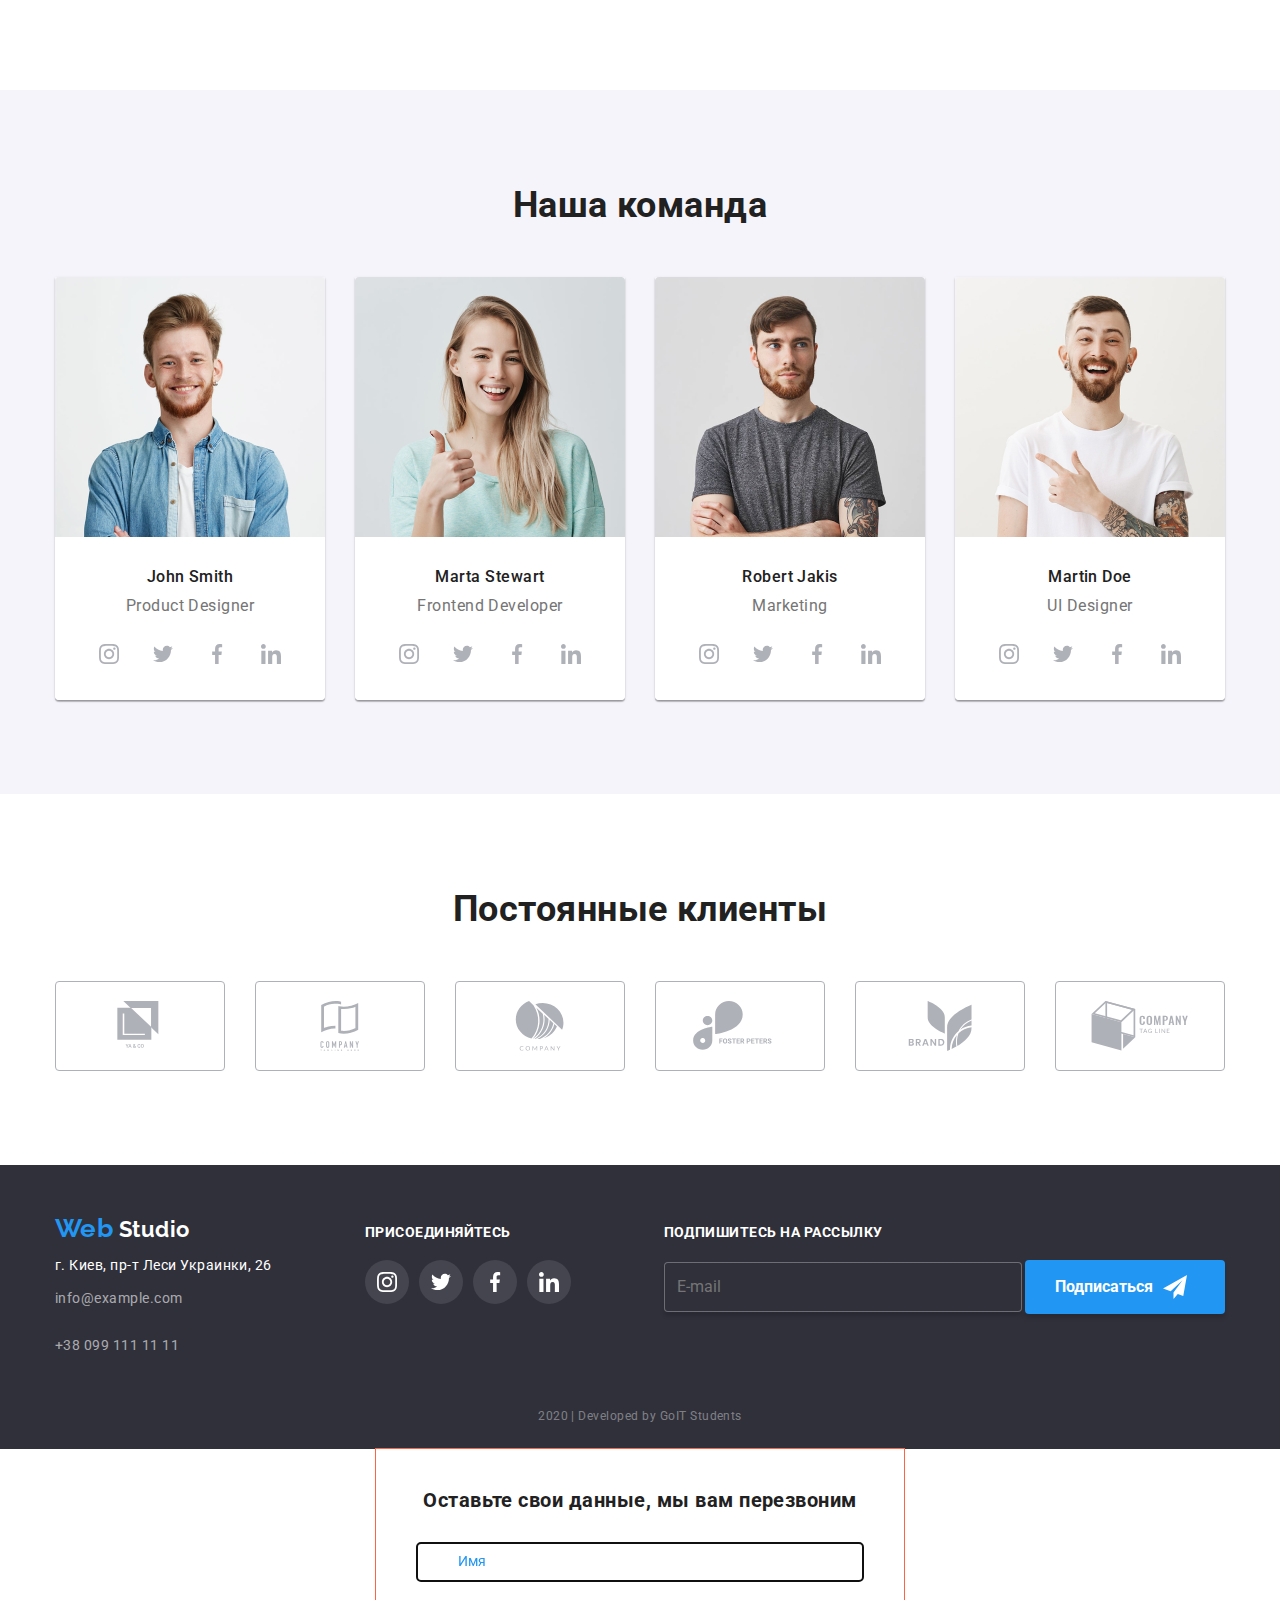
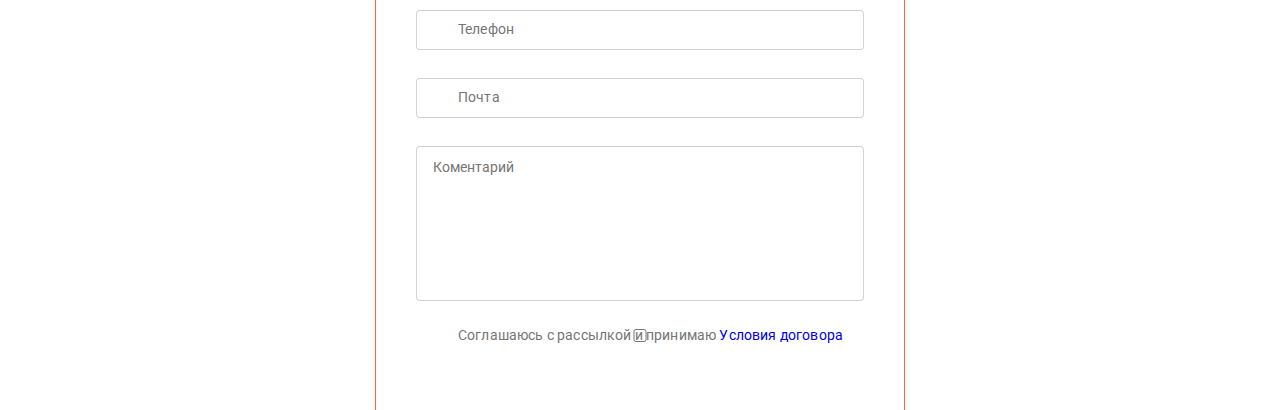
==== commit 064d3803: "Правит мордальное окно" ====
--- a/index.html
+++ b/index.html
@@ -524,21 +524,25 @@
     <div class="form js-speaker-form">
       <form class="form-list">
         <h3 class="form-title">Оставьте свои данные, мы вам перезвоним</h3>
+        <div class="form-field">          
+          <input class="form-input" type="text" name="name" id="name" placeholder="" autofocus />
+          <label class="form-label" for="name">Имя</label>
+        </div>
+        <div class="form-field">          
+          <input class="form-input" type="tel" name="tel" id="tel" placeholder="" />
+          <label class="form-label" for="tel">Телефон</label>
+        </div>
+        <div class="form-field">          
+          <input class="form-input" type="email" name="mail" id="mail" placeholder="" />
+          <label class="form-label" for="mail">Почта</label>
+        </div>
         <div class="form-field">
-          <label for="name">Имя</label>
-          <input type="text" name="name" id="name" placeholder="Иван Иванов" autofocus />
-        </div>
-        <div class="form-field">
-          <label for="tel">Телефон</label>
-          <input type="tel" name="tel" id="tel" placeholder="+380**-000-00-00" />
-        </div>
-        <div class="form-field">
-          <label for="mail">Почта</label>
-          <input type="email" name="mail" id="mail" placeholder="my@mail.com" />
+          <label for="comment"></label>
+          <textarea class="comment" name="comment" id="comment" rows="8" placeholder="Коментарий"></textarea>
         </div>
         <div class="form-field">        
-          <input type="checkbox" name="policy" id="policy" placeholder="my@mail.com" />
-          <label for="policy">Соглашаюсь с рассылкой и принимаю <a class="agreement" href="./">Условия договора</a></label>
+          <input class="form-input" type="checkbox" name="policy" id="policy" placeholder="my@mail.com" />
+          <label class="form-label" for="policy">Соглашаюсь с рассылкой и принимаю <a class="agreement" href="./">Условия договора</a></label>
         </div>
       </form>
     </div>
--- a/CSS/styles.css
+++ b/CSS/styles.css
@@ -844,6 +844,7 @@
 
 
 /*--------Модальное окно----------*/
+
 .form {
   width: 528px;
   outline: 1px solid tomato;
@@ -853,11 +854,31 @@
   
 }
 
+.form .js-speaker-form {
+  opacity: 0;
+  overflow: hidden;
+  transform: scale(1.5);
+  pointer-events: none;
+}
+
+.form-list {}
+
+.form-title {
+  margin: 0;
+  font-size: 20px;
+  line-height: 1.15;
+  text-align: center;
+  color: #212121;
+  padding-bottom: 30px;
+}
+
 .form-field {
+  margin: 0px 0px 28px;
+
+  position: relative;
   /*outline: 1px solid blue;*/
   display: flex;
   flex-direction: column;
-  margin-bottom: 28px;
 
   font-family: Roboto;
   font-style: normal;
@@ -867,12 +888,45 @@
   letter-spacing: 0.01rem;
 
   color: #757575;
+}
+
+.form-field input {
+  margin: 0;
+  padding: 11px 16px;
 
   border: 1px solid rgba(33, 33, 33, 0.2);
   box-sizing: border-box;
   border-radius: 4px;
 }
 
-.form-field label {
-margin-bottom: 5px;
+.form-field input::placeholder {
+  color: #757575;
+}
+
+.form-label {
+  position: absolute;
+  top: 50%;
+  left: 42px;
+  transform: translateY(-50%);
+  transition: transform 250ms linear;
+}
+
+.form-input {
+  padding-top: 11px;
+  padding-bottom: 11px;
+  padding-left: 42px;
+}
+
+.form-input:focus + .form-label {
+  color: var(--accent-color);
+  transform: translateY(-50%);
+}
+
+.comment {
+  resize: none;
+  padding: 12px 16px;
+
+  border: 1px solid rgba(33, 33, 33, 0.2);
+  box-sizing: border-box;
+  border-radius: 4px;
 }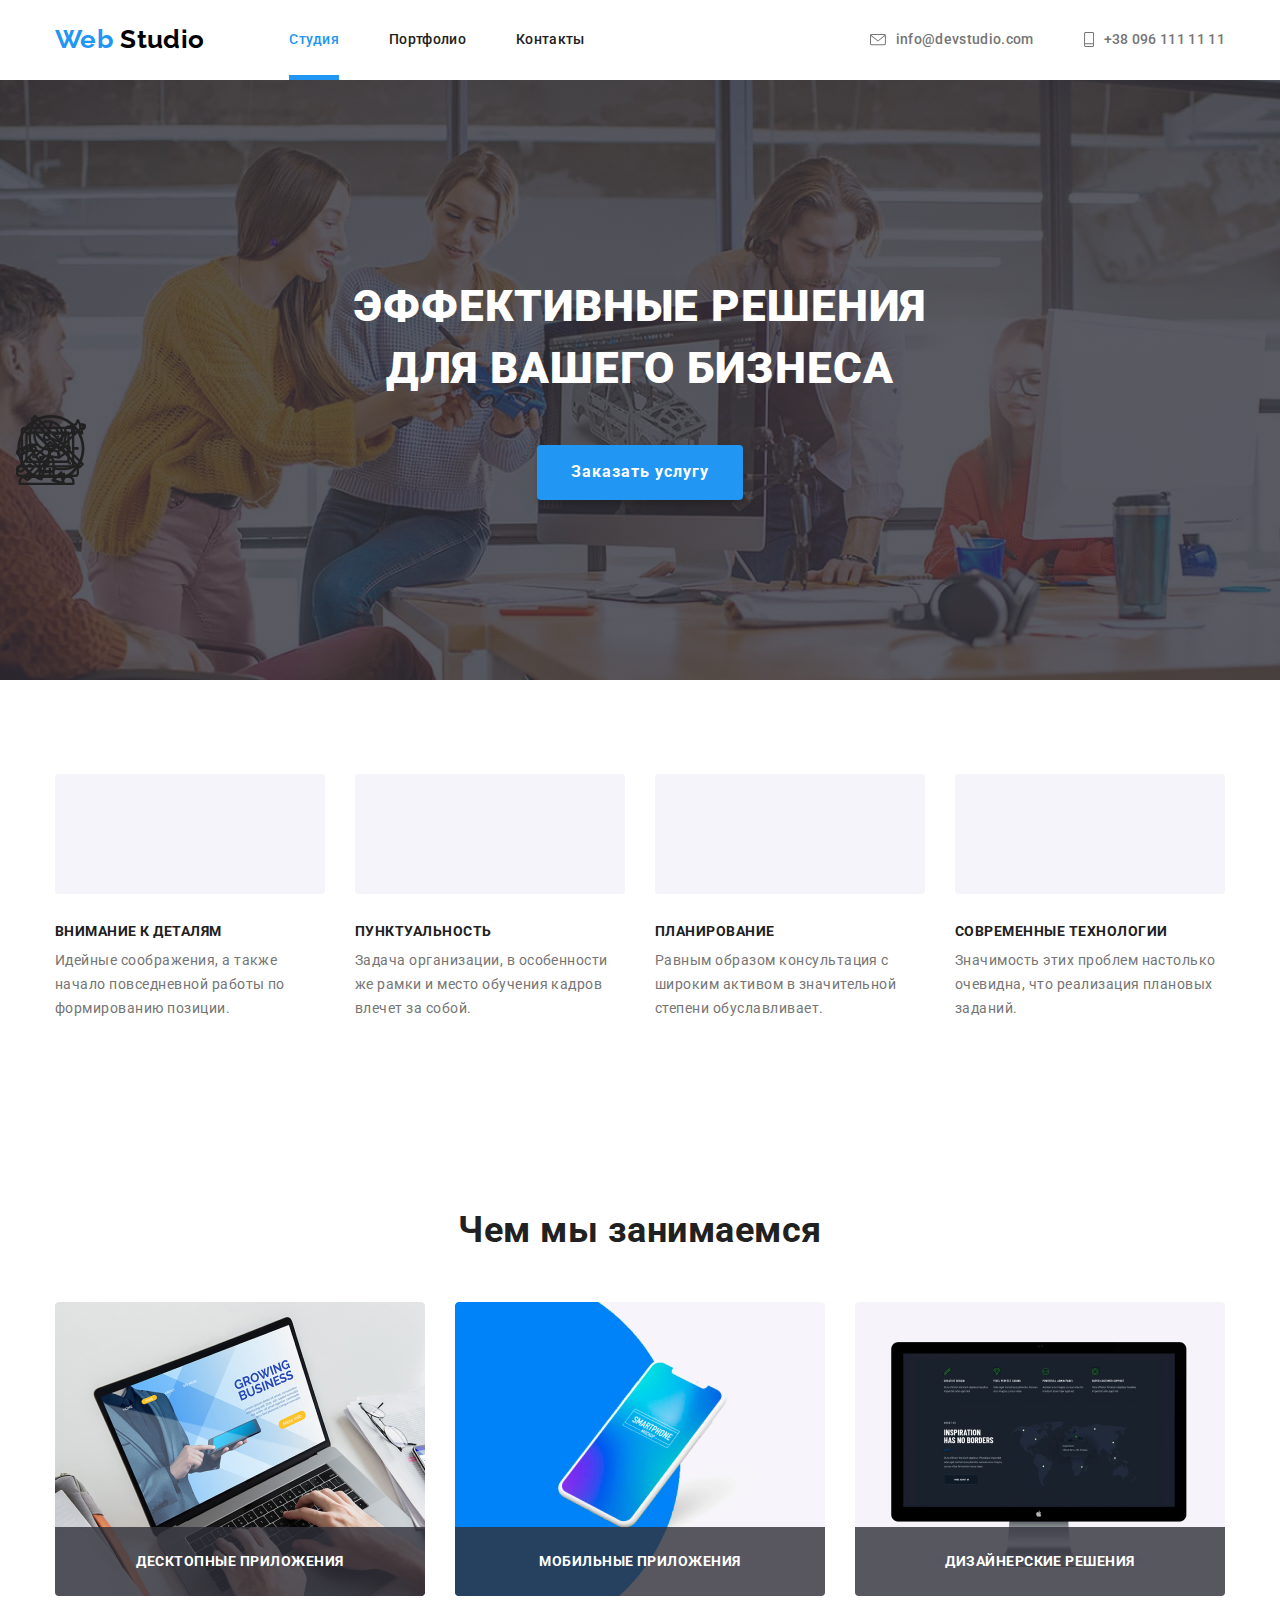
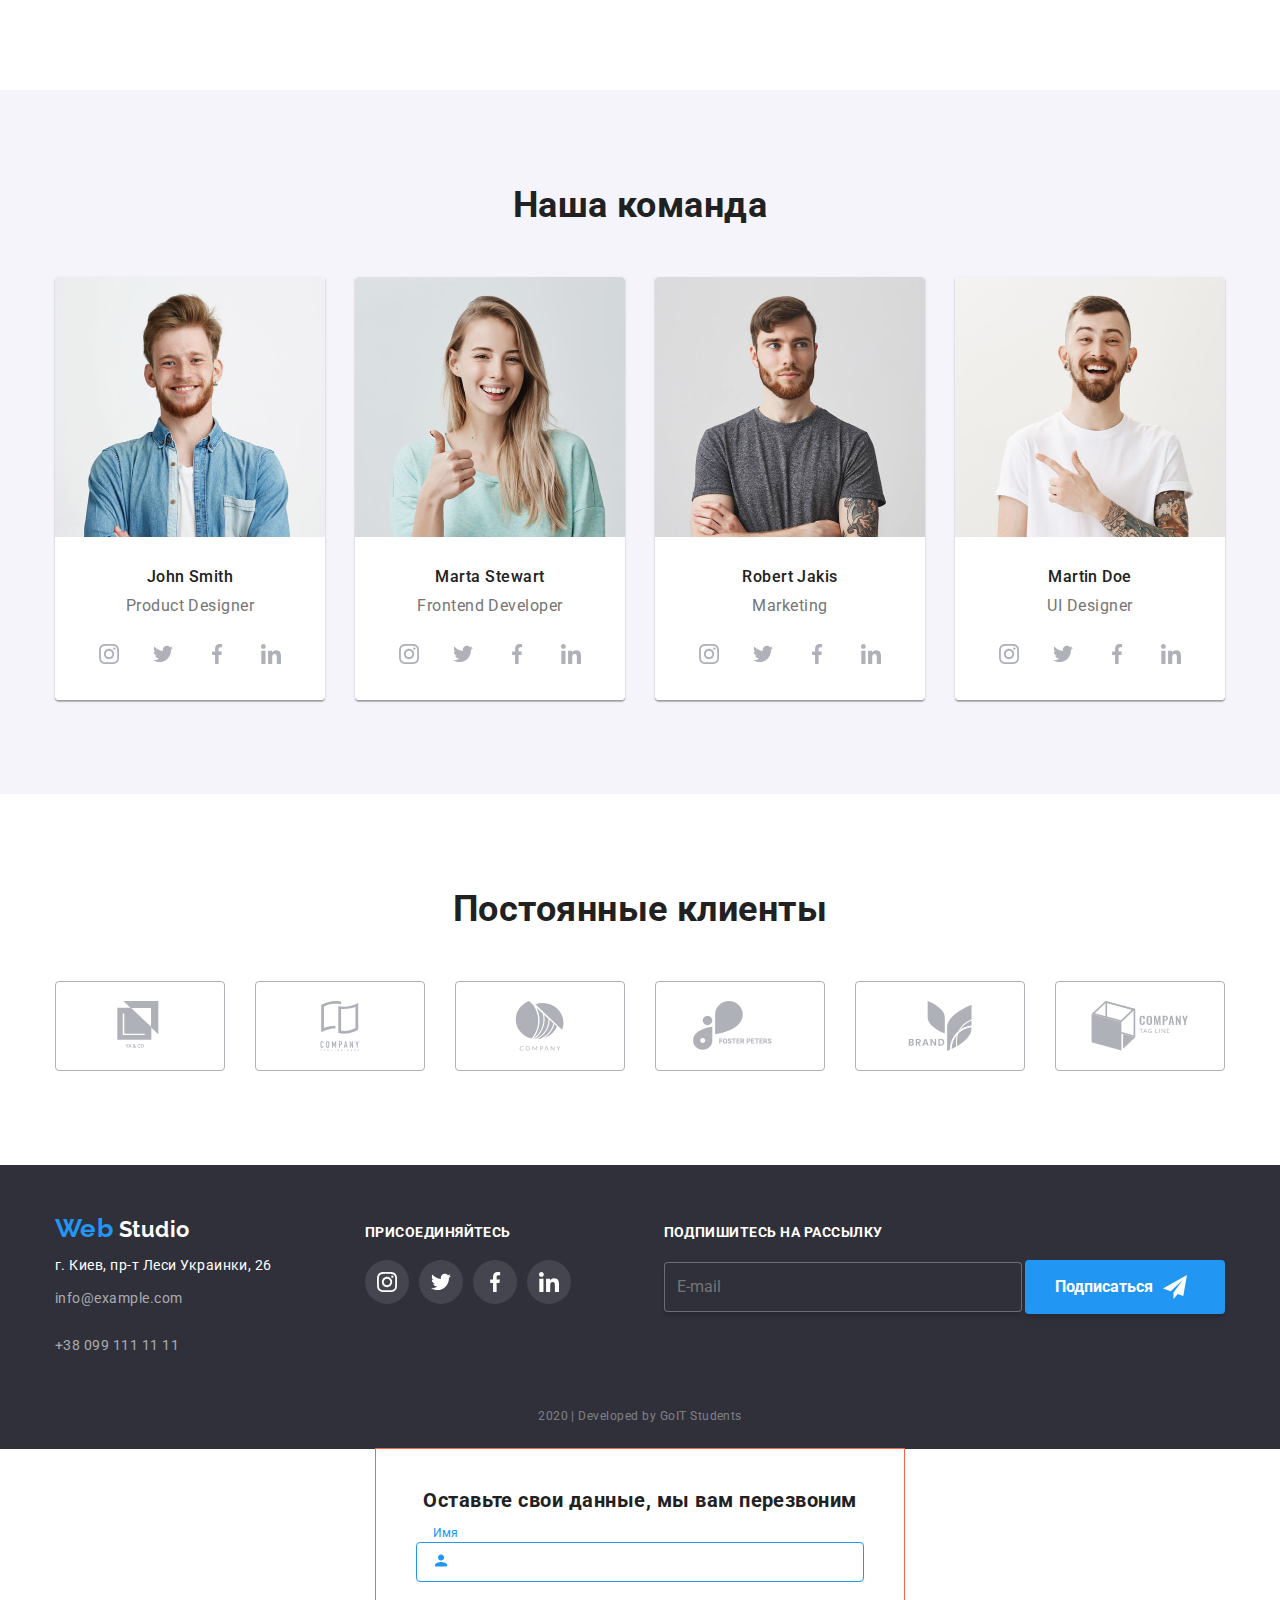
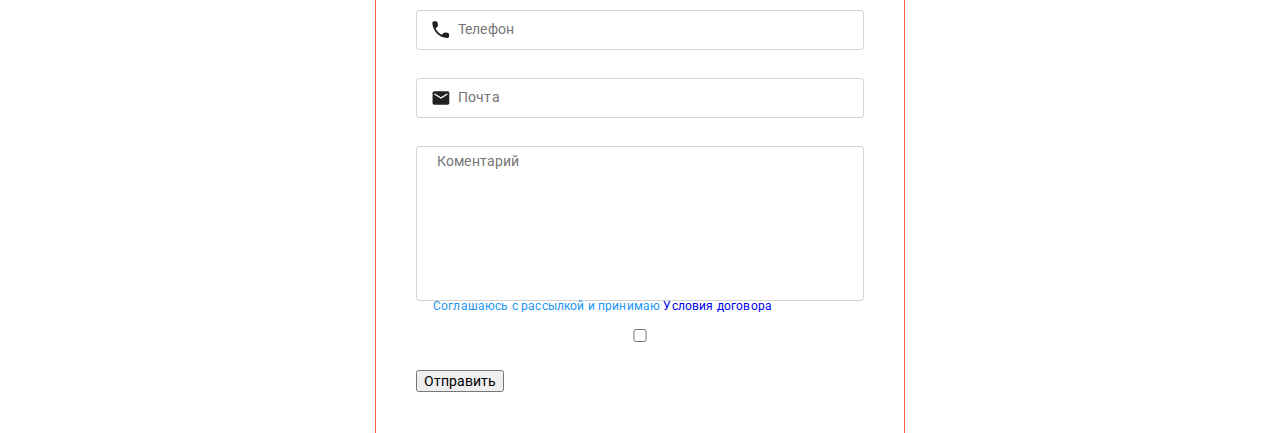
==== commit 87d5f8c3: "Правит мод.окно №2" ====
--- a/index.html
+++ b/index.html
@@ -521,33 +521,44 @@
     </footer>
 
     <!--Модальное окно-->
-    <div class="form js-speaker-form">
-      <form class="form-list">
+    <div class="js-speaker-form" aria-autocomplete="off">
+      <form class="form">
         <h3 class="form-title">Оставьте свои данные, мы вам перезвоним</h3>
         <div class="form-field">          
-          <input class="form-input" type="text" name="name" id="name" placeholder="" autofocus />
+          <input class="form-input" type="text" name="name" id="name" placeholder=" " autofocus />
           <label class="form-label" for="name">Имя</label>
+          <svg class="icon" width="18" height="18">
+            <use xlink:href="./images/sprite-1.svg#icon-Vector-name"></use>
+          </svg>
         </div>
         <div class="form-field">          
-          <input class="form-input" type="tel" name="tel" id="tel" placeholder="" />
+          <input class="form-input" type="tel" name="tel" id="tel" placeholder=" " />
           <label class="form-label" for="tel">Телефон</label>
+          <svg class="icon" width="18" height="18">
+            <use xlink:href="./images/sprite-1.svg#icon-Vector-phone"></use>
+          </svg>
         </div>
         <div class="form-field">          
-          <input class="form-input" type="email" name="mail" id="mail" placeholder="" />
+          <input class="form-input" type="email" name="mail" id="mail" placeholder=" " />
           <label class="form-label" for="mail">Почта</label>
-        </div>
-        <div class="form-field">
-          <label for="comment"></label>
-          <textarea class="comment" name="comment" id="comment" rows="8" placeholder="Коментарий"></textarea>
+          <svg class="icon" width="18" height="18">
+            <use xlink:href="./images/sprite-1.svg#icon-Vector-emaile"></use>
+          </svg>
+        </div>
+        <div class="form-field">          
+          <textarea class="form-comment" name="comment" id="comment" rows="8" placeholder=" "></textarea>
+          <label class="form-comment-label" for="comment">Коментарий</label>
         </div>
         <div class="form-field">        
           <input class="form-input" type="checkbox" name="policy" id="policy" placeholder="my@mail.com" />
           <label class="form-label" for="policy">Соглашаюсь с рассылкой и принимаю <a class="agreement" href="./">Условия договора</a></label>
         </div>
+
+        <button type="submit">Отправить</button>
       </form>
     </div>
 
     <!-- отключить мод.окно
-    <script src="./js/modal.js" ></script> -->
+    <script src="./js/modal.js"></script> -->
   </body>
 </html>
--- a/CSS/styles.css
+++ b/CSS/styles.css
@@ -13,6 +13,7 @@
   --portfolio-text-background: rgba(33, 150, 243, 0.9);
   --hero-development-background: rgba(47, 48, 58, 0.8);
   --soc-color: #AFB1B8;
+  --timing-function: 250ms cubic-bezier(0.4, 0, 0.2, 1);
 }
 
 
@@ -861,8 +862,6 @@
   pointer-events: none;
 }
 
-.form-list {}
-
 .form-title {
   margin: 0;
   font-size: 20px;
@@ -892,7 +891,6 @@
 
 .form-field input {
   margin: 0;
-  padding: 11px 16px;
 
   border: 1px solid rgba(33, 33, 33, 0.2);
   box-sizing: border-box;
@@ -907,26 +905,99 @@
   position: absolute;
   top: 50%;
   left: 42px;
+
   transform: translateY(-50%);
   transition: transform 250ms linear;
 }
 
+.form-comment-label {
+  position: absolute;
+  top: 16px;
+  left: 21px;
+
+  transform: translateY(-50%);
+  transition: transform 250ms linear;
+}
+
 .form-input {
-  padding-top: 11px;
-  padding-bottom: 11px;
-  padding-left: 42px;
-}
-
-.form-input:focus + .form-label {
+  width: 100%;
+  margin: 0;
+  padding: 11px 42px;
+  font: inherit;
+}
+
+.form-input:focus + .form-label, /*при вводе текста в графу поднимает заголовок над графой*/
+ .form-input:not(:placeholder-shown) + .form-label { /*делает так чтобы при написании текста не опускался заголовок графы*/
+  font-size: 12px;
   color: var(--accent-color);
-  transform: translateY(-50%);
-}
-
-.comment {
+  transform: translate(-25px, -35px);
+}
+
+
+
+.form-comment {
   resize: none;
   padding: 12px 16px;
 
   border: 1px solid rgba(33, 33, 33, 0.2);
   box-sizing: border-box;
   border-radius: 4px;
-}+}
+
+.form-comment:focus + .form-comment-label, 
+.form-comment:not(:placeholder-shown) + .form-comment-label {
+  font-size: 12px;
+  color: var(--accent-color);
+  transform: translateY(-35px);
+}
+
+.form-input:focus,
+.form-comment:focus {
+  border-color: var(--accent-color);
+  outline: none;
+}
+
+.icon {
+  /*outline: 1px solid blue;*/
+  position: absolute;
+  top: 50%;
+  left: 16px;
+
+  fill: var(--primary-text-color);
+  transform: translateY(-50%);
+  transition: fill var(--timing-function);
+}
+
+.form-input:focus ~ .icon {
+  fill: var(--accent-color);
+}
+
+
+
+
+
+
+
+
+
+
+
+/* рамочка вокруг графы шириной 20px
+.form-field:focus-within {
+  padding: 20px;
+  background-color: blueviolet;
+}  */
+
+/* добавляет фон svg при активации графы 
+.form-field:focus-within > .icon {
+  background-color: blue;
+} */
+
+/*
+.form-field:focus-within > .form-label {
+  transform: translateY(-50px);
+}
+
+.form-input:not(:placeholder-shown) + .form-label {
+  transform: translateY(-50px);
+} */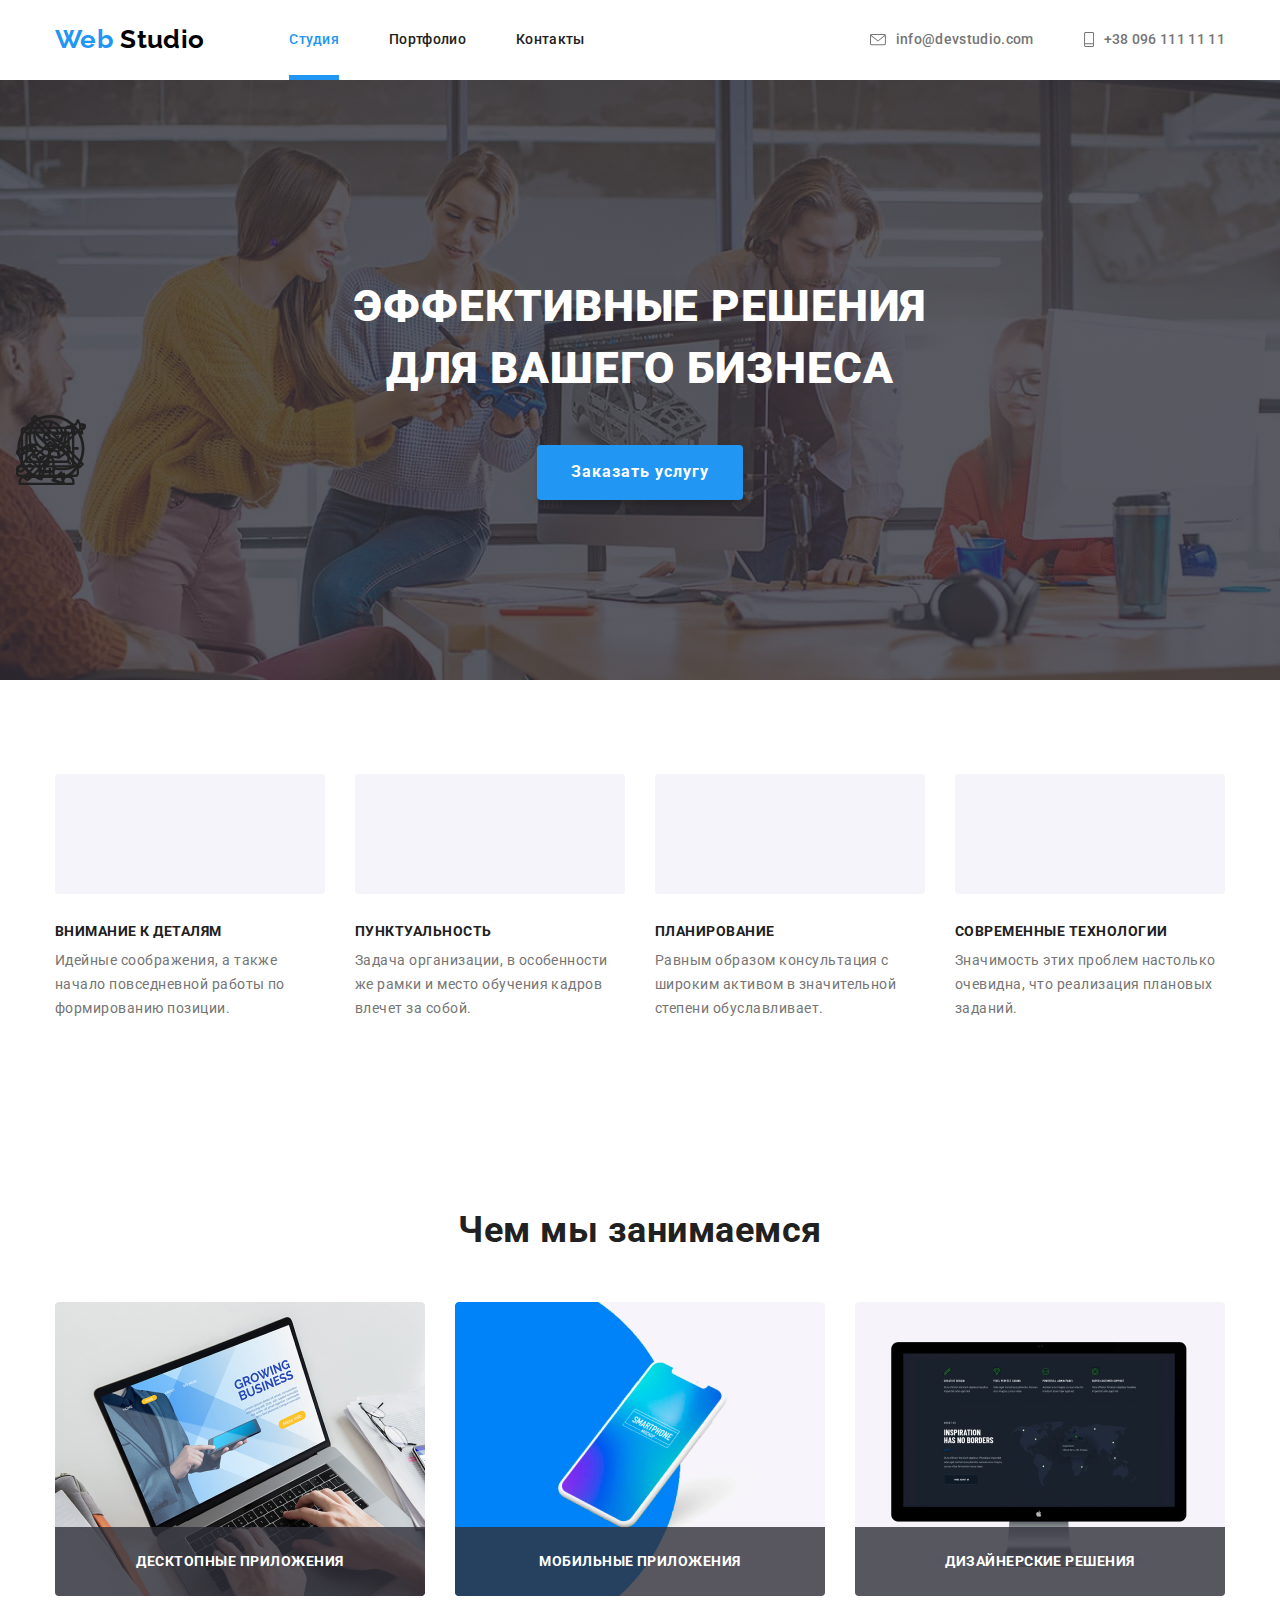
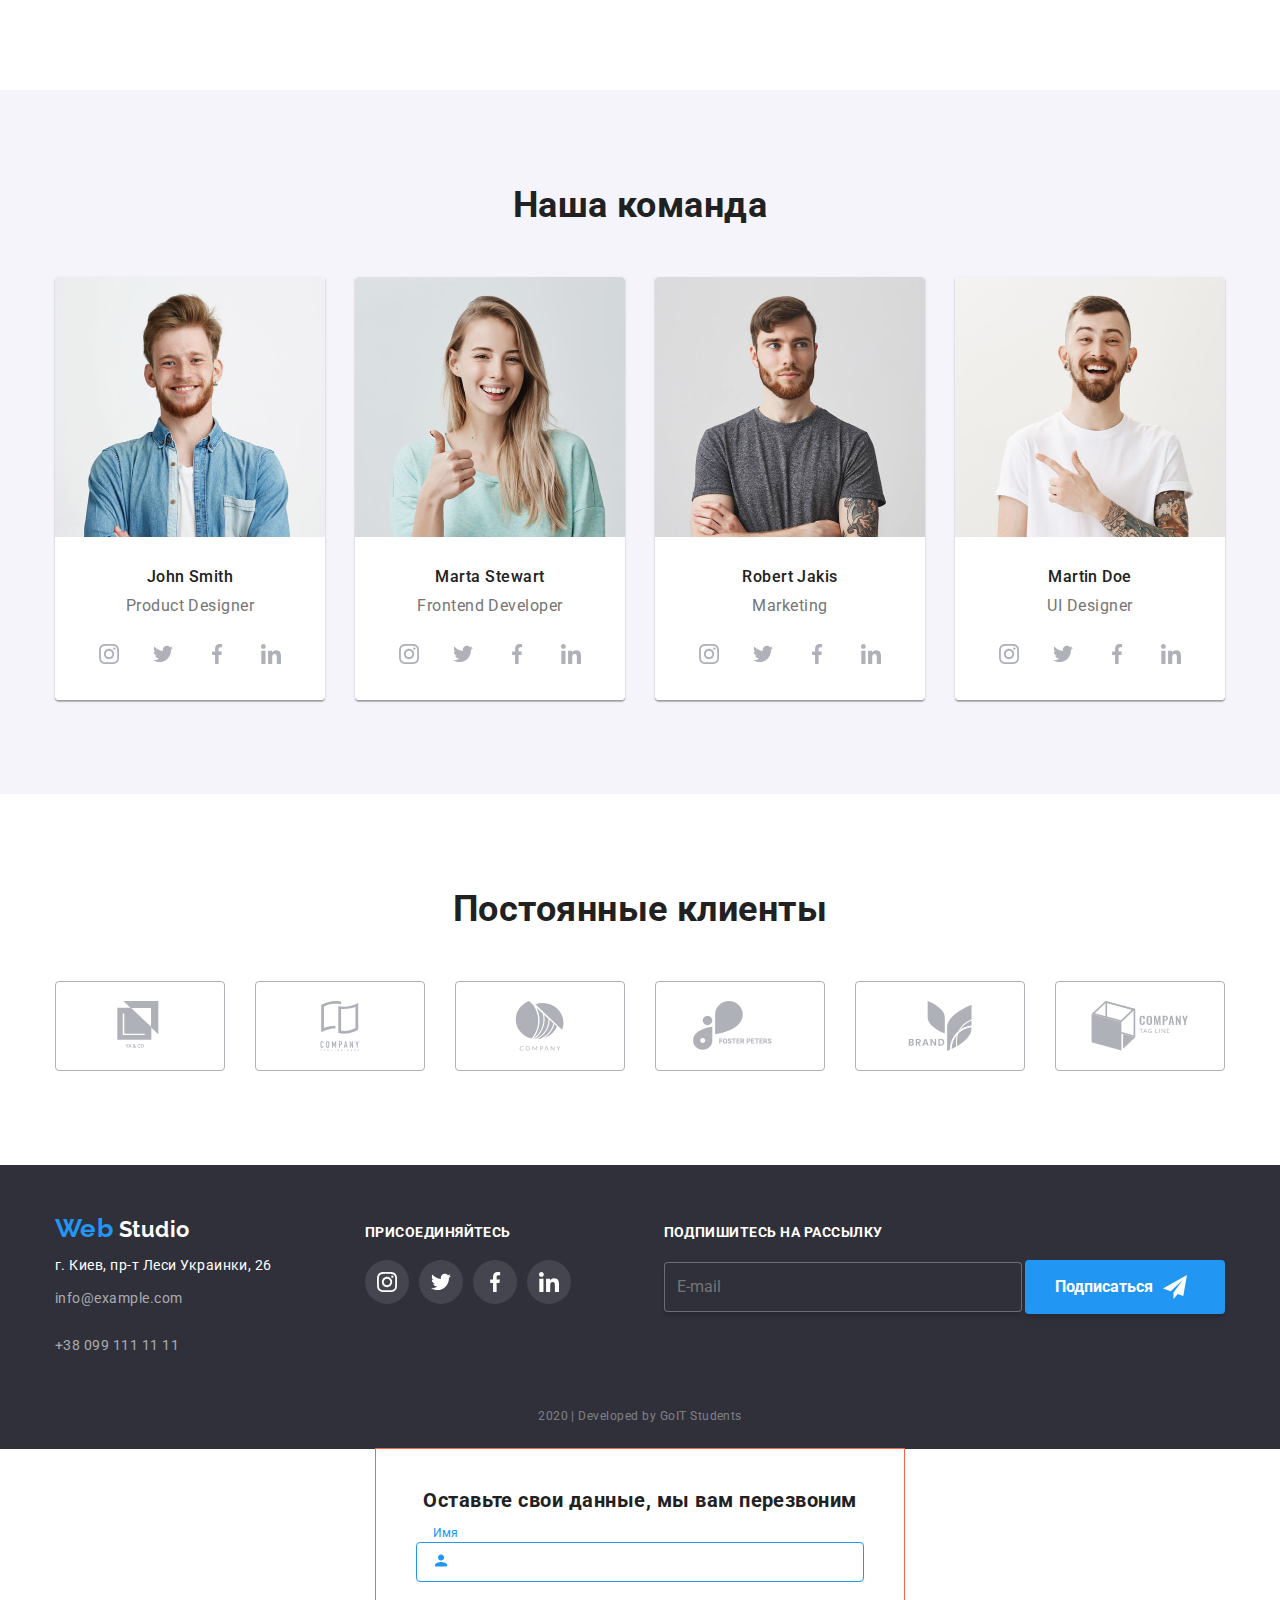
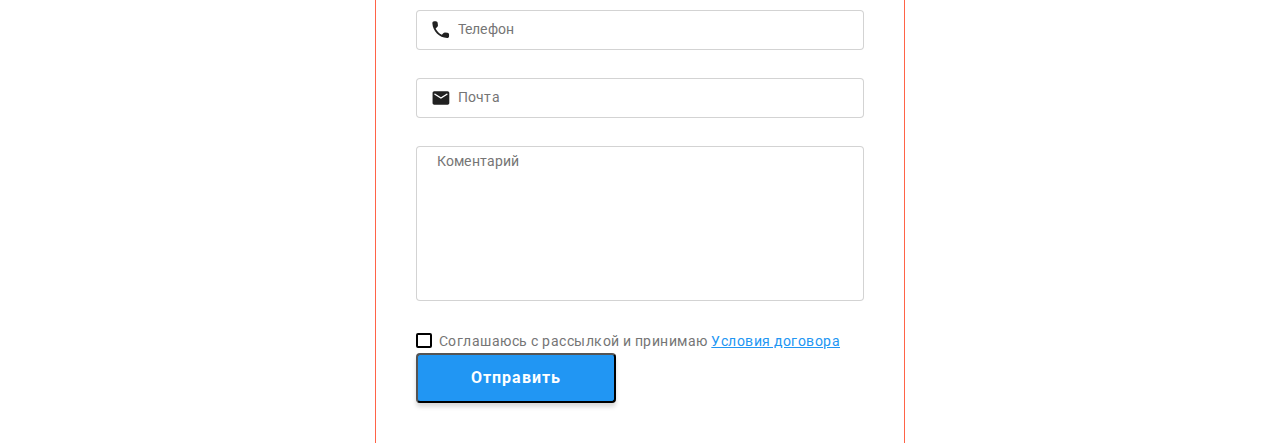
==== commit ed24fa49: "Правит мод.окно3" ====
--- a/index.html
+++ b/index.html
@@ -549,12 +549,21 @@
           <textarea class="form-comment" name="comment" id="comment" rows="8" placeholder=" "></textarea>
           <label class="form-comment-label" for="comment">Коментарий</label>
         </div>
+        <!--
         <div class="form-field">        
           <input class="form-input" type="checkbox" name="policy" id="policy" placeholder="my@mail.com" />
           <label class="form-label" for="policy">Соглашаюсь с рассылкой и принимаю <a class="agreement" href="./">Условия договора</a></label>
-        </div>
-
-        <button type="submit">Отправить</button>
+        </div> -->
+
+        <label class="field">
+          <input class="checkbox" type="checkbox" name="topic" />
+          <span class="checkbox-icon"></span>
+            <span class="label"> Соглашаюсь с рассылкой и принимаю
+            <a class="agreement" href="./">Условия договора</a>
+          </span>
+        </label>
+
+        <button class="form-btn" type="submit">Отправить</button>
       </form>
     </div>
 
--- a/CSS/styles.css
+++ b/CSS/styles.css
@@ -927,13 +927,11 @@
 }
 
 .form-input:focus + .form-label, /*при вводе текста в графу поднимает заголовок над графой*/
- .form-input:not(:placeholder-shown) + .form-label { /*делает так чтобы при написании текста не опускался заголовок графы*/
+.form-input:not(:placeholder-shown) + .form-label { /*делает так чтобы при написании текста не опускался заголовок графы*/
   font-size: 12px;
   color: var(--accent-color);
   transform: translate(-25px, -35px);
 }
-
-
 
 .form-comment {
   resize: none;
@@ -972,7 +970,99 @@
   fill: var(--accent-color);
 }
 
-
+.checkbox {
+  -webkit-appearance: none;
+  -moz-appearance: none;
+  appearance: none;
+
+  position: absolute;
+
+  /* или 
+  position: absolute;
+  width: 1px;
+  height: 1px;
+  margin: -1px;
+  border: 0;
+  padding: 0;
+  clip: rect(0 0 0 0);
+  overflow: hidden;*/
+}
+
+.field {
+  display: flex;
+  align-items: center;
+  /*outline: 1px solid black;*/
+}
+
+.checkbox-icon {
+  display: inline-block;
+  width: 16px;
+  height: 15px;
+  margin-right: 7px;
+  
+  border: 2px solid black;
+  border-radius: 2px;
+}
+
+.checkbox:checked + .checkbox-icon {
+  border-color: var(--accent-color);
+  background-color: var(--accent-color);
+  background-image: url('../images/icon-check.svg');
+  background-size: contain;
+  background-origin: border-box;
+}
+
+.checkbox:checked ~ .label {
+  transform: translateX(5px);
+}
+
+.label {
+  transition: transform var(--timing-function);
+  font-family: Roboto;
+  font-style: normal;
+  font-weight: normal;
+  font-size: 14px;
+  line-height: 24px;
+  /* identical to box height, or 171% */
+    
+  letter-spacing: 0.03rem;
+  
+  color: #757575;
+}
+
+.agreement {
+  text-decoration-line: underline;
+  color: var(--accent-color);
+}
+
+.form-btn {
+  transform: scale(1, 1);
+  transition: background-color var(--timing-function), transform var(--timing-function);
+
+  width: 200px;
+  height: 50px;
+
+  font-family: Roboto;
+  font-weight: bold;
+  font-size: 16px;
+  line-height: 30px;
+  /* identical to box height, or 187% */
+  font-style: normal;
+  align-items: center;
+  text-align: center;
+  letter-spacing: 0.06rem;
+
+  background-color: var(--accent-color);
+  color: var(--white-color);
+  box-shadow: 0px 4px 4px rgba(0, 0, 0, 0.15);
+  border-radius: 4px;
+}
+
+.form-btn:hover,
+.form-btn:focus {
+  background-color: #188CE8;;
+  transform: scale(1.05, 1.05);
+}
 
 
 
@@ -1000,4 +1090,17 @@
 
 .form-input:not(:placeholder-shown) + .form-label {
   transform: translateY(-50px);
+} */
+
+
+/* спрятать
+.visualy-hidden {
+  position: absolute;
+  width: 1px;
+  height: 1px;
+  margin: -1px;
+  border: 0;
+  padding: 0;
+  clip: rect(0 0 0 0);
+  overflow: hidden;
 } */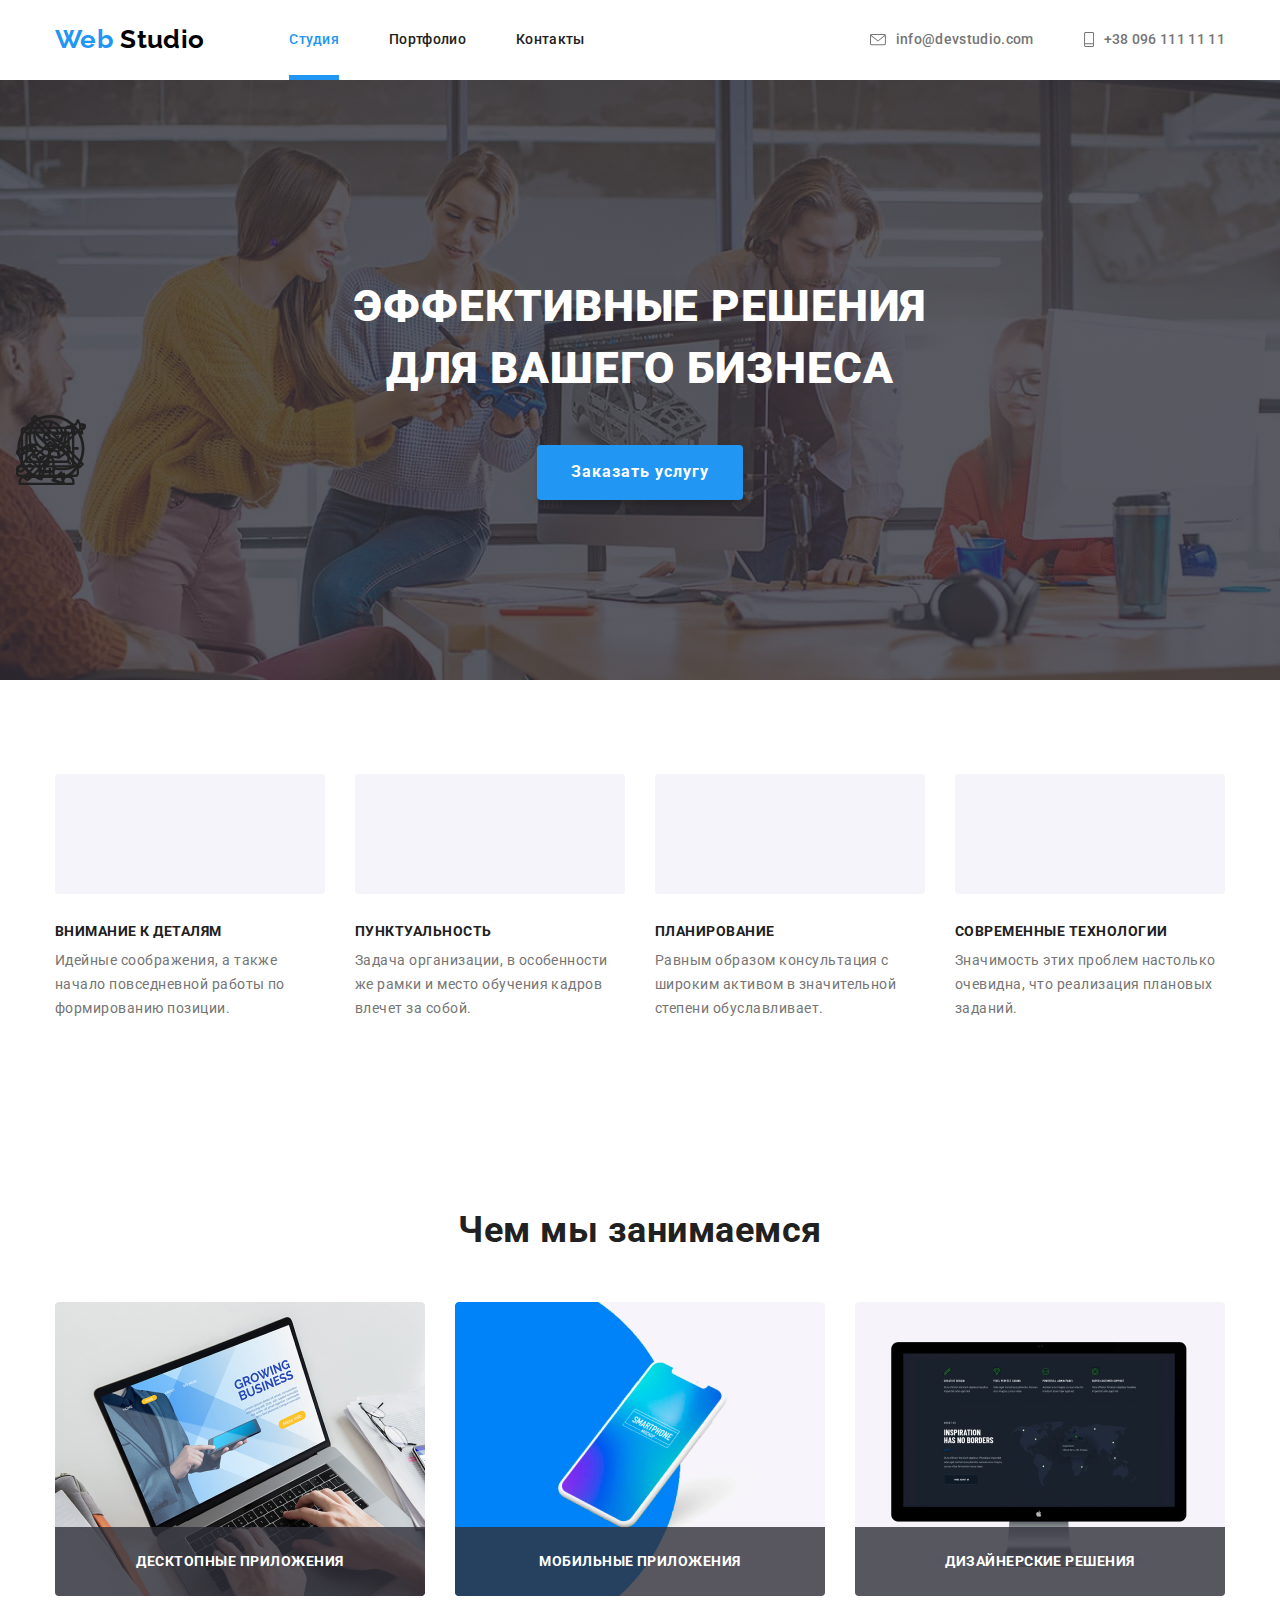
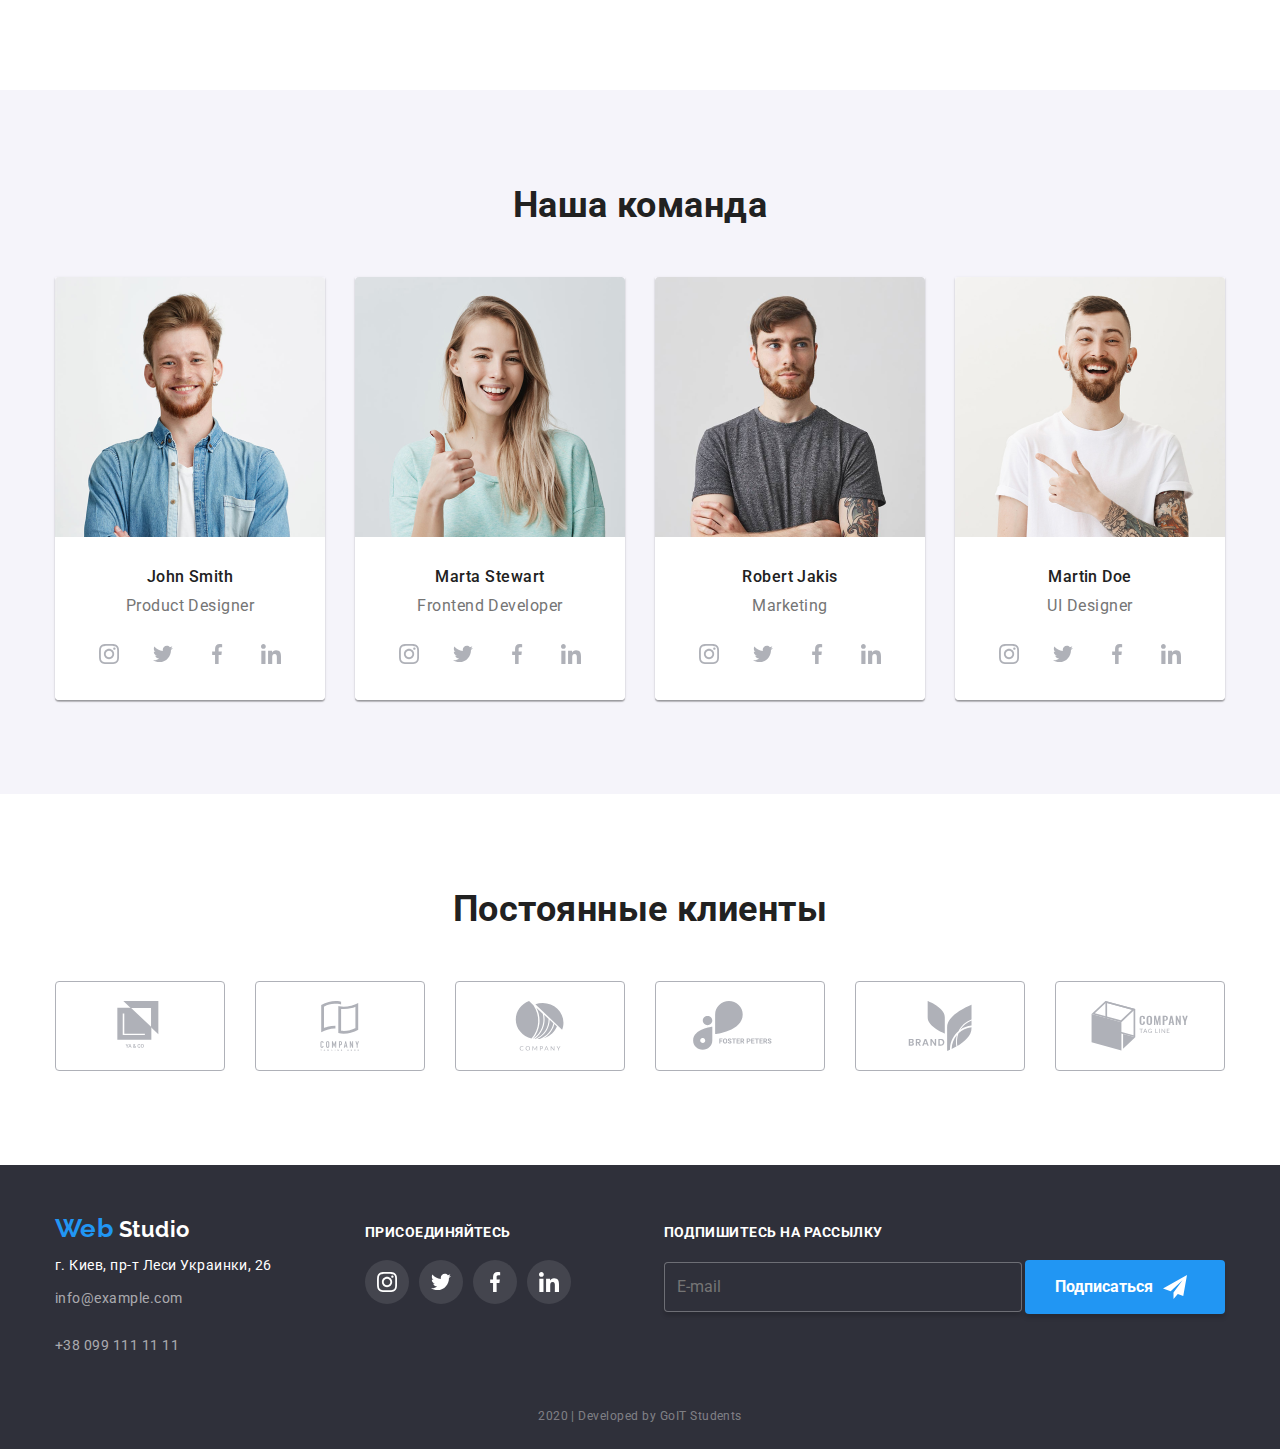
==== commit 225ba381: "Правит мод.окно 4" ====
--- a/index.html
+++ b/index.html
@@ -521,53 +521,57 @@
     </footer>
 
     <!--Модальное окно-->
-    <div class="js-speaker-form" aria-autocomplete="off">
-      <form class="form">
-        <h3 class="form-title">Оставьте свои данные, мы вам перезвоним</h3>
-        <div class="form-field">          
-          <input class="form-input" type="text" name="name" id="name" placeholder=" " autofocus />
-          <label class="form-label" for="name">Имя</label>
-          <svg class="icon" width="18" height="18">
-            <use xlink:href="./images/sprite-1.svg#icon-Vector-name"></use>
+    <div  class="backdrop is-hidden" data-modal>
+      <div class="modal">
+        <button class="close-modal" data-modal-close>
+          <svg width="18" height="18" class="icon-close">
+            <use href="./images/sprite-1.svg#icon-close-modal"></use>
           </svg>
-        </div>
-        <div class="form-field">          
-          <input class="form-input" type="tel" name="tel" id="tel" placeholder=" " />
-          <label class="form-label" for="tel">Телефон</label>
-          <svg class="icon" width="18" height="18">
-            <use xlink:href="./images/sprite-1.svg#icon-Vector-phone"></use>
-          </svg>
-        </div>
-        <div class="form-field">          
-          <input class="form-input" type="email" name="mail" id="mail" placeholder=" " />
-          <label class="form-label" for="mail">Почта</label>
-          <svg class="icon" width="18" height="18">
-            <use xlink:href="./images/sprite-1.svg#icon-Vector-emaile"></use>
-          </svg>
-        </div>
-        <div class="form-field">          
-          <textarea class="form-comment" name="comment" id="comment" rows="8" placeholder=" "></textarea>
-          <label class="form-comment-label" for="comment">Коментарий</label>
-        </div>
-        <!--
-        <div class="form-field">        
-          <input class="form-input" type="checkbox" name="policy" id="policy" placeholder="my@mail.com" />
-          <label class="form-label" for="policy">Соглашаюсь с рассылкой и принимаю <a class="agreement" href="./">Условия договора</a></label>
-        </div> -->
-
-        <label class="field">
-          <input class="checkbox" type="checkbox" name="topic" />
-          <span class="checkbox-icon"></span>
-            <span class="label"> Соглашаюсь с рассылкой и принимаю
-            <a class="agreement" href="./">Условия договора</a>
-          </span>
-        </label>
-
-        <button class="form-btn" type="submit">Отправить</button>
-      </form>
+        </button>
+          <div class="js-speaker-form" aria-autocomplete="off">
+            <form class="form">
+              <h3 class="form-title">Оставьте свои данные, мы вам перезвоним</h3>
+              <div class="form-field">
+                <input class="form-input" type="text" name="name" id="name" placeholder=" " autofocus />
+                <label class="form-label" for="name">Имя</label>
+                <svg class="icon" width="18" height="18">
+                  <use xlink:href="./images/sprite-1.svg#icon-Vector-name"></use>
+                </svg>
+              </div>
+              <div class="form-field">
+                <input class="form-input" type="tel" name="tel" id="tel" placeholder=" " />
+                <label class="form-label" for="tel">Телефон</label>
+                <svg class="icon" width="18" height="18">
+                  <use xlink:href="./images/sprite-1.svg#icon-Vector-phone"></use>
+                </svg>
+              </div>
+              <div class="form-field">
+                <input class="form-input" type="email" name="mail" id="mail" placeholder=" " />
+                <label class="form-label" for="mail">Почта</label>
+                <svg class="icon" width="18" height="18">
+                  <use xlink:href="./images/sprite-1.svg#icon-Vector-emaile"></use>
+                </svg>
+              </div>
+              <div class="form-field">
+                <textarea class="form-comment" name="comment" id="comment" rows="8" placeholder=" "></textarea>
+                <label class="form-comment-label" for="comment">Коментарий</label>
+              </div>
+              
+              <label class="field">
+                <input class="checkbox" type="checkbox" name="topic" />
+                <span class="checkbox-icon"></span>
+                <span class="label"> Соглашаюсь с рассылкой и принимаю
+                  <a class="agreement" href="./">Условия договора</a>
+                </span>
+              </label>
+          
+              <button class="form-btn" type="submit">Отправить</button>
+            </form>
+          </div>
+      </div>    
     </div>
 
-    <!-- отключить мод.окно
-    <script src="./js/modal.js"></script> -->
+    <!-- подключить мод.окно-->
+    <script src="./js/modal.js"></script> 
   </body>
 </html>
--- a/CSS/styles.css
+++ b/CSS/styles.css
@@ -267,6 +267,7 @@
 }
 
 .button {
+  cursor: pointer;
   transition-property: all;
   transition-duration: 250ms;
   transition-timing-function: cubic-bezier(0.4, 0, 0.2, 1);
@@ -846,13 +847,73 @@
 
 /*--------Модальное окно----------*/
 
+.backdrop {
+  position: fixed;
+  top: 0;
+  left: 0;
+  width: 100%;
+  height: 100%;
+  margin-right: auto;
+  margin-left: auto;
+  background-color: rgba(0, 0, 0, 0.2);
+  z-index: 2;
+  transition: opacity var(--timing-function), transform var(--timing-function);
+}
+
+.backdrop.is-hidden {
+  opacity: 0;  
+  transform: scale(1.4);
+  pointer-events: none;
+}
+
+.modal {
+  color: var(--title-text-color);
+
+  position: absolute;
+  width: 528px;
+  top: 50%;
+  left: 50%;
+  transform: translate(-50%, -50%) scale(1);
+  transition: trasform var(--timing-function);
+}
+
+.close-modal {
+  cursor: pointer;
+  transform: scale(1, 1);
+  transition: fill var(--timing-function), transform var(--timing-function);
+  outline: transparent;
+  display: flex;
+  justify-content: center;
+  align-items: center;
+
+  position: absolute;
+  top: 1%;
+  right: 1%;
+
+  width: 30px;
+  height: 30px;
+  background-color: var(--white-color);
+  border: 1px solid rgba(33, 33, 33, 0.2);
+  border-radius: 50%;
+}
+
+.close-modal:hover .icon-close {
+  fill: var(--accent-color);
+  cursor: pointer;
+  transform: scale(1.25) rotate(10deg);
+}
+
 .form {
+  background-color: var(--white-color);
   width: 528px;
-  outline: 1px solid tomato;
+  /*outline: 1px solid tomato;*/
   margin-left: auto;
   margin-right: auto;
   padding: 40px;
   
+  background: var(--white-color);
+  box-shadow: 0px 1px 3px rgba(0, 0, 0, 0.12), 0px 1px 1px rgba(0, 0, 0, 0.14), 0px 2px 1px rgba(0, 0, 0, 0.2);
+  border-radius: 4px;  
 }
 
 .form .js-speaker-form {
@@ -989,6 +1050,7 @@
 }
 
 .field {
+  padding-bottom: 30px;
   display: flex;
   align-items: center;
   /*outline: 1px solid black;*/
@@ -1036,6 +1098,10 @@
 }
 
 .form-btn {
+  display: block;
+  margin-left: auto;
+  margin-right: auto;
+  cursor: pointer;
   transform: scale(1, 1);
   transition: background-color var(--timing-function), transform var(--timing-function);
 
@@ -1056,15 +1122,14 @@
   color: var(--white-color);
   box-shadow: 0px 4px 4px rgba(0, 0, 0, 0.15);
   border-radius: 4px;
+  border: 2px solid transparent;
 }
 
 .form-btn:hover,
 .form-btn:focus {
-  background-color: #188CE8;;
+  background-color: #188CE8;
   transform: scale(1.05, 1.05);
 }
-
-
 
 
 
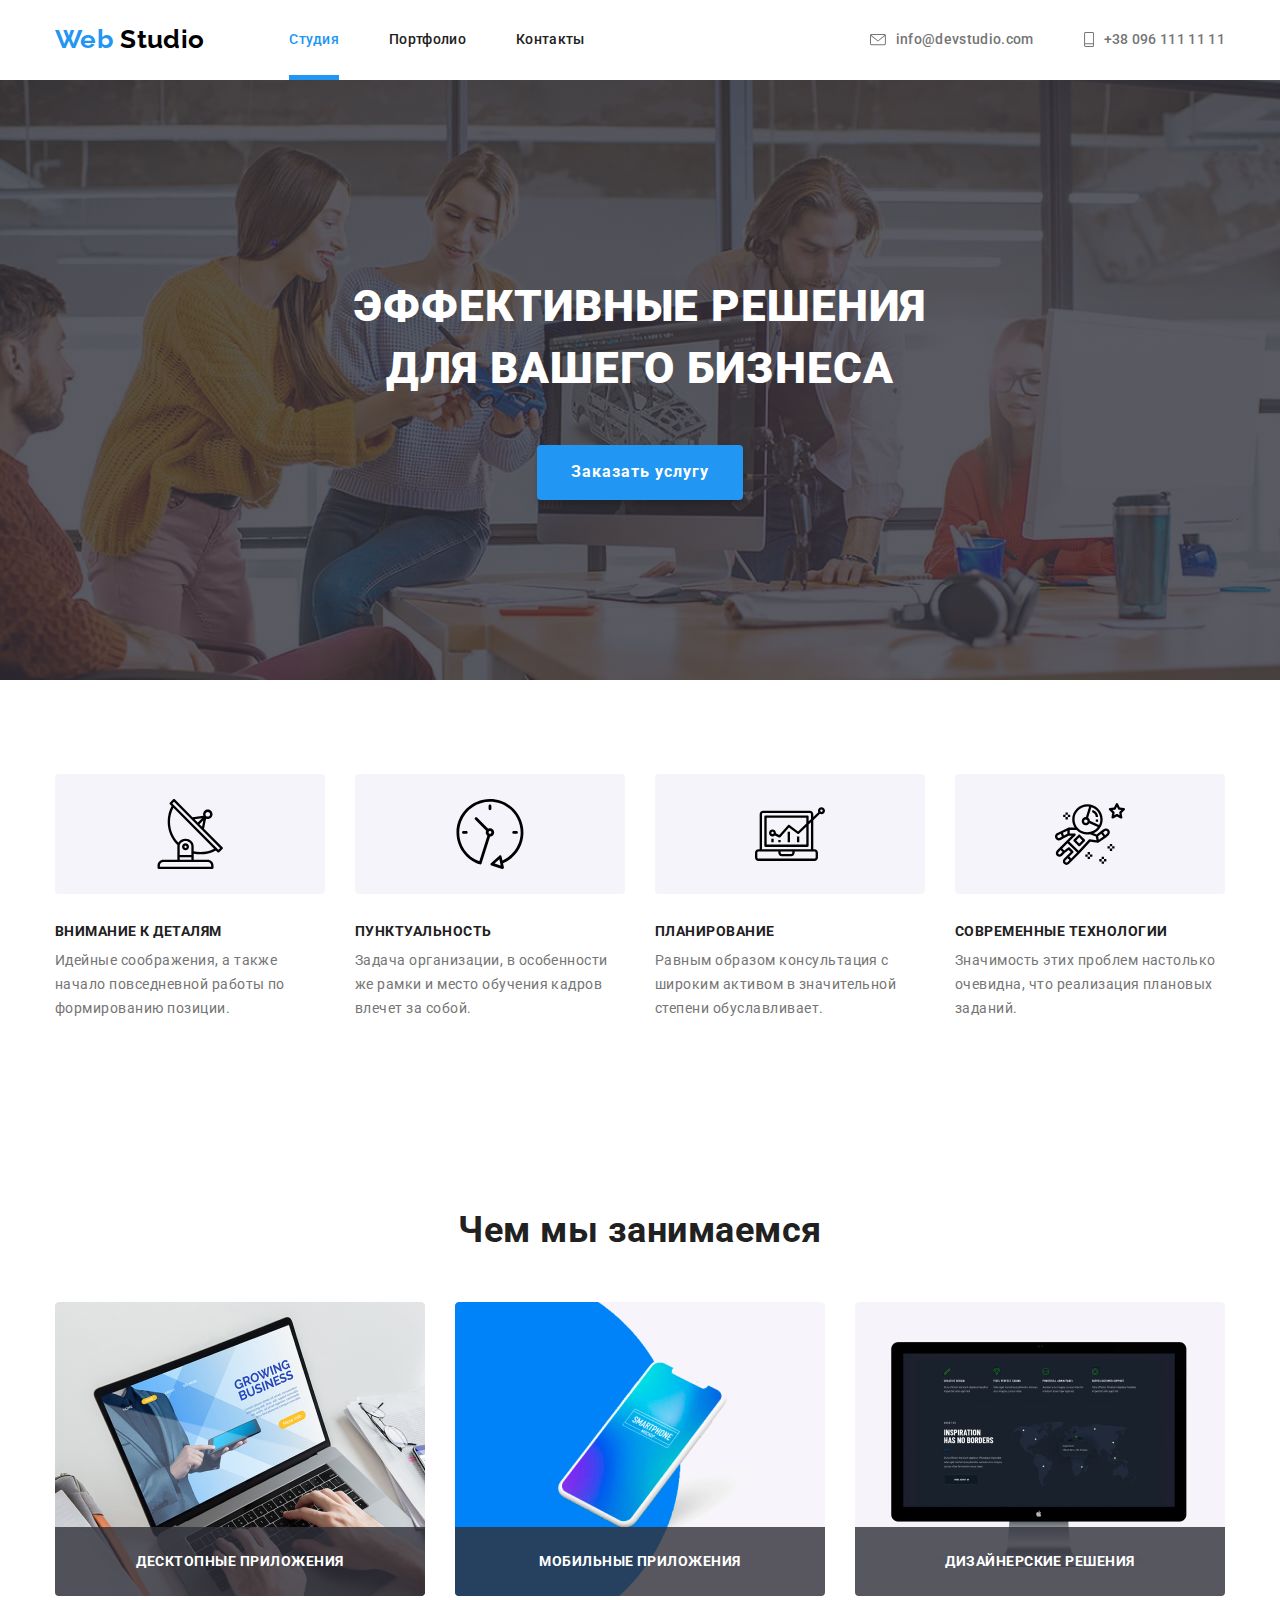
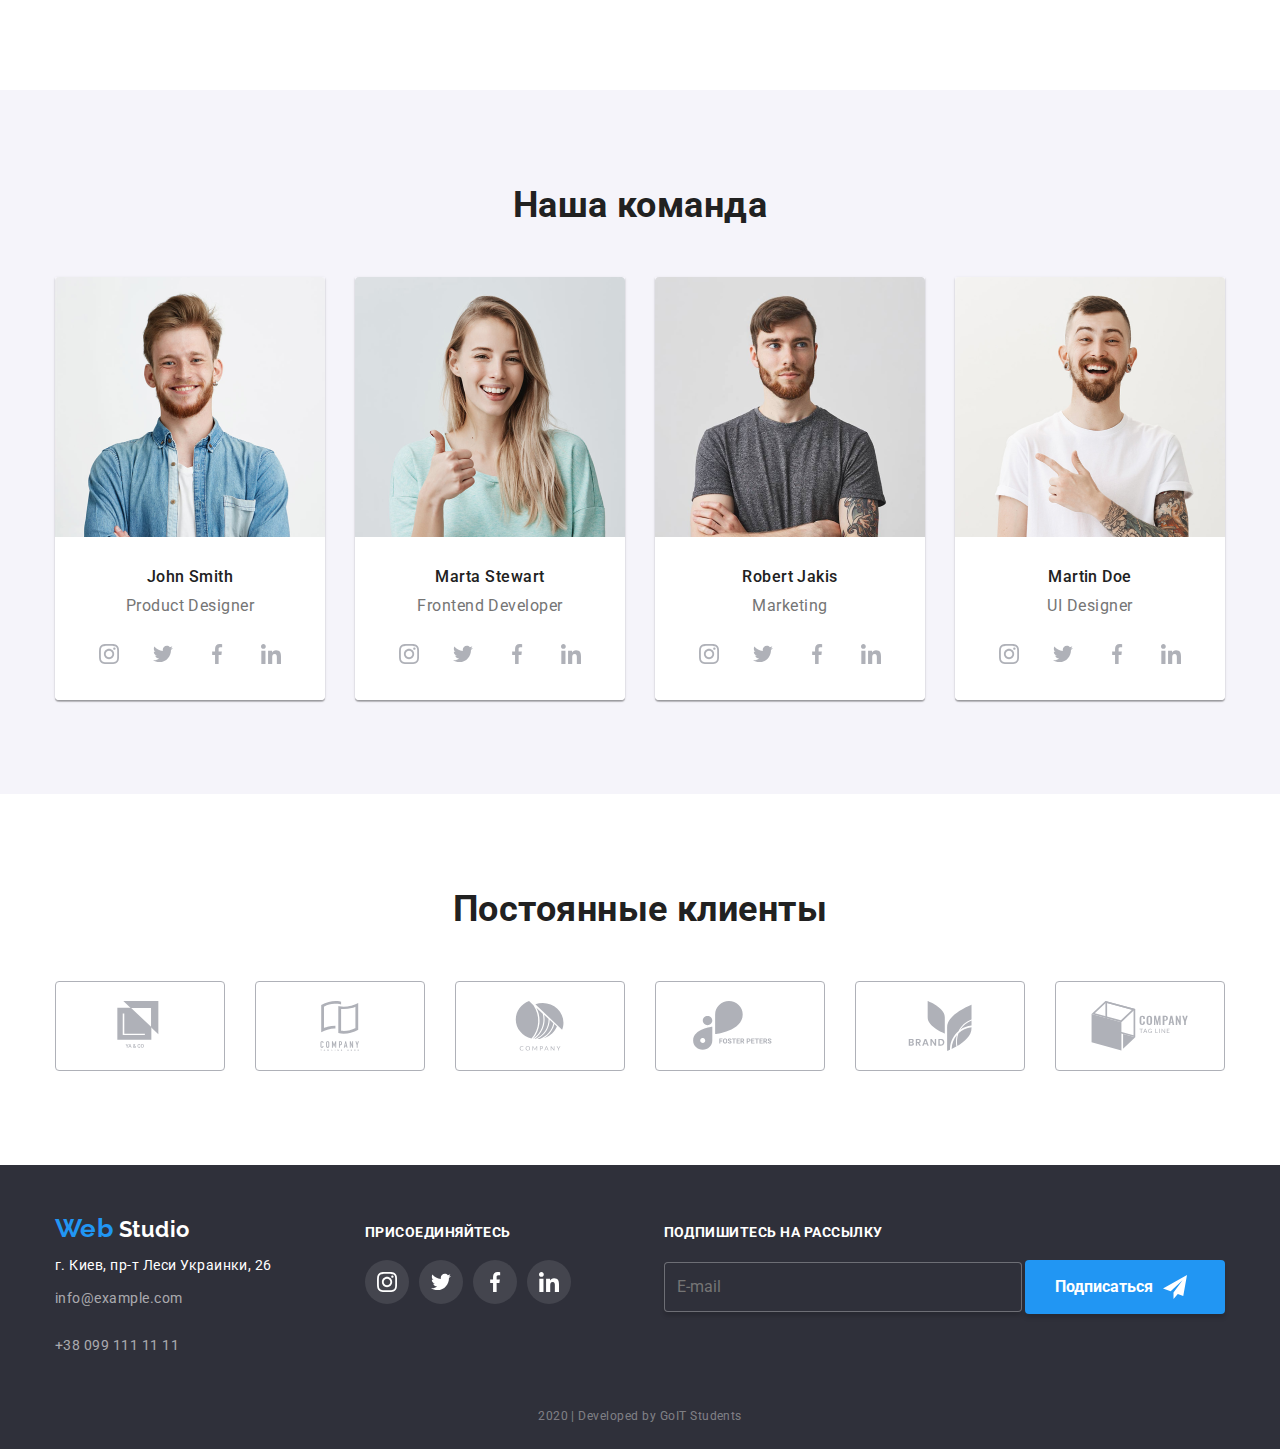
==== commit 0586cf8e: "Правит ошибку icon" ====
--- a/index.html
+++ b/index.html
@@ -525,7 +525,7 @@
       <div class="modal">
         <button class="close-modal" data-modal-close>
           <svg width="18" height="18" class="icon-close">
-            <use href="./images/sprite-1.svg#icon-close-modal"></use>
+            <use href="./images/sprite.svg#icon-close-modal"></use>
           </svg>
         </button>
           <div class="js-speaker-form" aria-autocomplete="off">
@@ -534,22 +534,22 @@
               <div class="form-field">
                 <input class="form-input" type="text" name="name" id="name" placeholder=" " autofocus />
                 <label class="form-label" for="name">Имя</label>
-                <svg class="icon" width="18" height="18">
-                  <use xlink:href="./images/sprite-1.svg#icon-Vector-name"></use>
+                <svg class="icon-label" width="18" height="18">
+                  <use xlink:href="./images/sprite.svg#icon-Vector-name"></use>
                 </svg>
               </div>
               <div class="form-field">
                 <input class="form-input" type="tel" name="tel" id="tel" placeholder=" " />
                 <label class="form-label" for="tel">Телефон</label>
-                <svg class="icon" width="18" height="18">
-                  <use xlink:href="./images/sprite-1.svg#icon-Vector-phone"></use>
+                <svg class="icon-label" width="18" height="18">
+                  <use xlink:href="./images/sprite.svg#icon-Vector-phone"></use>
                 </svg>
               </div>
               <div class="form-field">
                 <input class="form-input" type="email" name="mail" id="mail" placeholder=" " />
                 <label class="form-label" for="mail">Почта</label>
-                <svg class="icon" width="18" height="18">
-                  <use xlink:href="./images/sprite-1.svg#icon-Vector-emaile"></use>
+                <svg class="icon-label" width="18" height="18">
+                  <use xlink:href="./images/sprite.svg#icon-Vector-emaile"></use>
                 </svg>
               </div>
               <div class="form-field">
--- a/CSS/styles.css
+++ b/CSS/styles.css
@@ -1016,7 +1016,7 @@
   outline: none;
 }
 
-.icon {
+.icon-label {
   /*outline: 1px solid blue;*/
   position: absolute;
   top: 50%;
@@ -1027,7 +1027,7 @@
   transition: fill var(--timing-function);
 }
 
-.form-input:focus ~ .icon {
+.form-input:focus ~ .icon-label {
   fill: var(--accent-color);
 }
 
